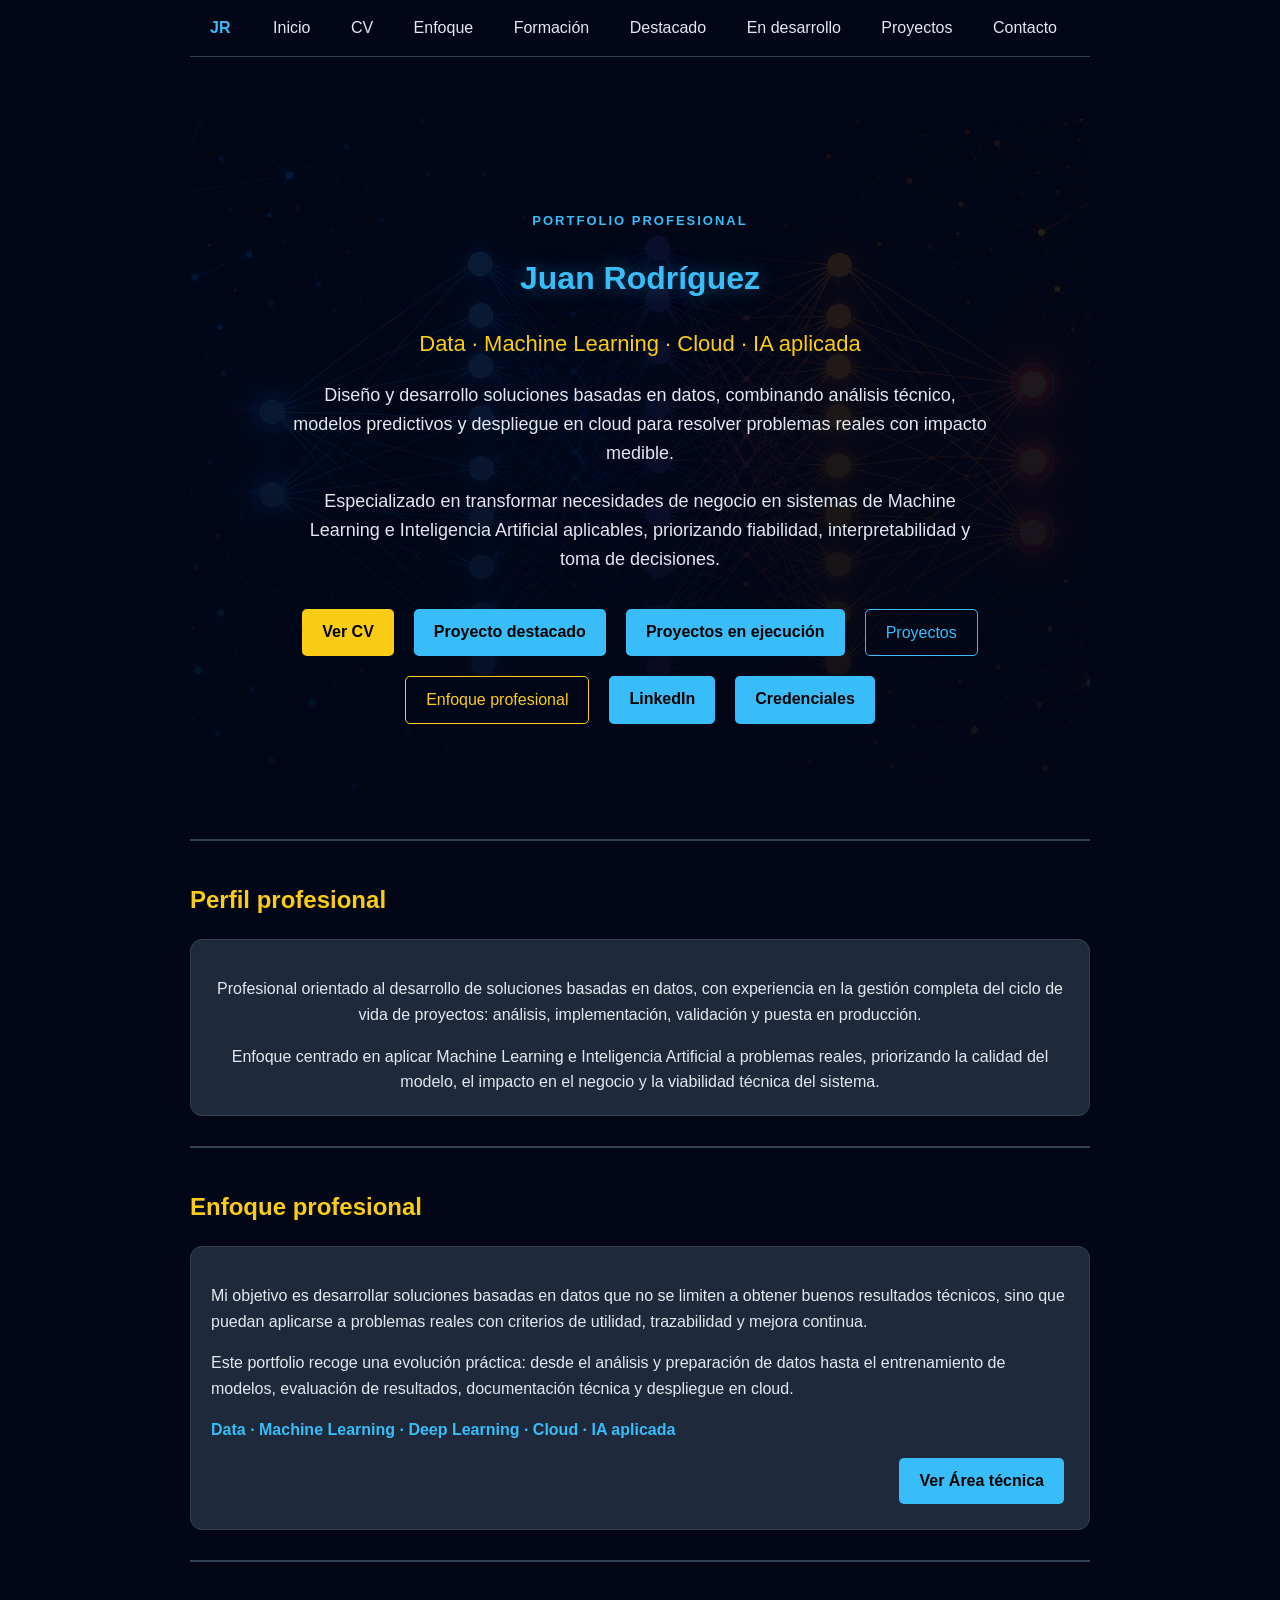
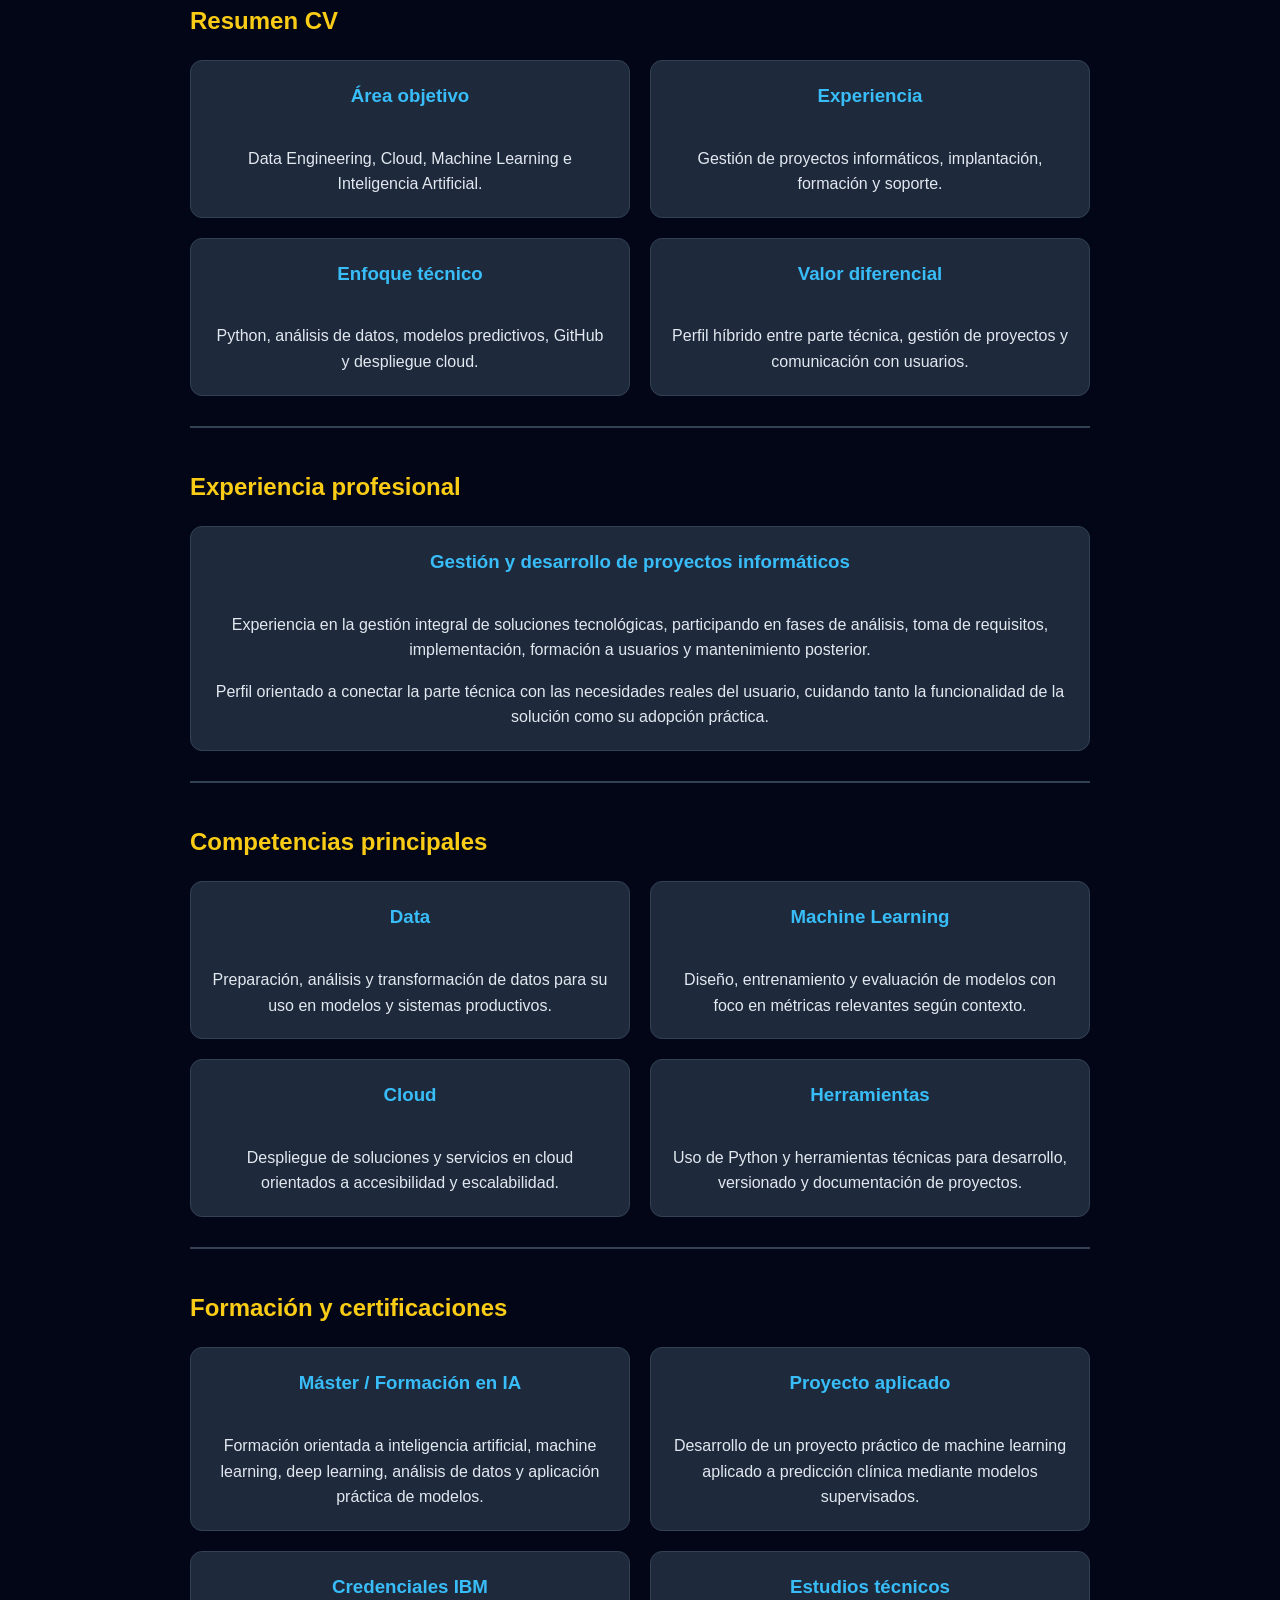
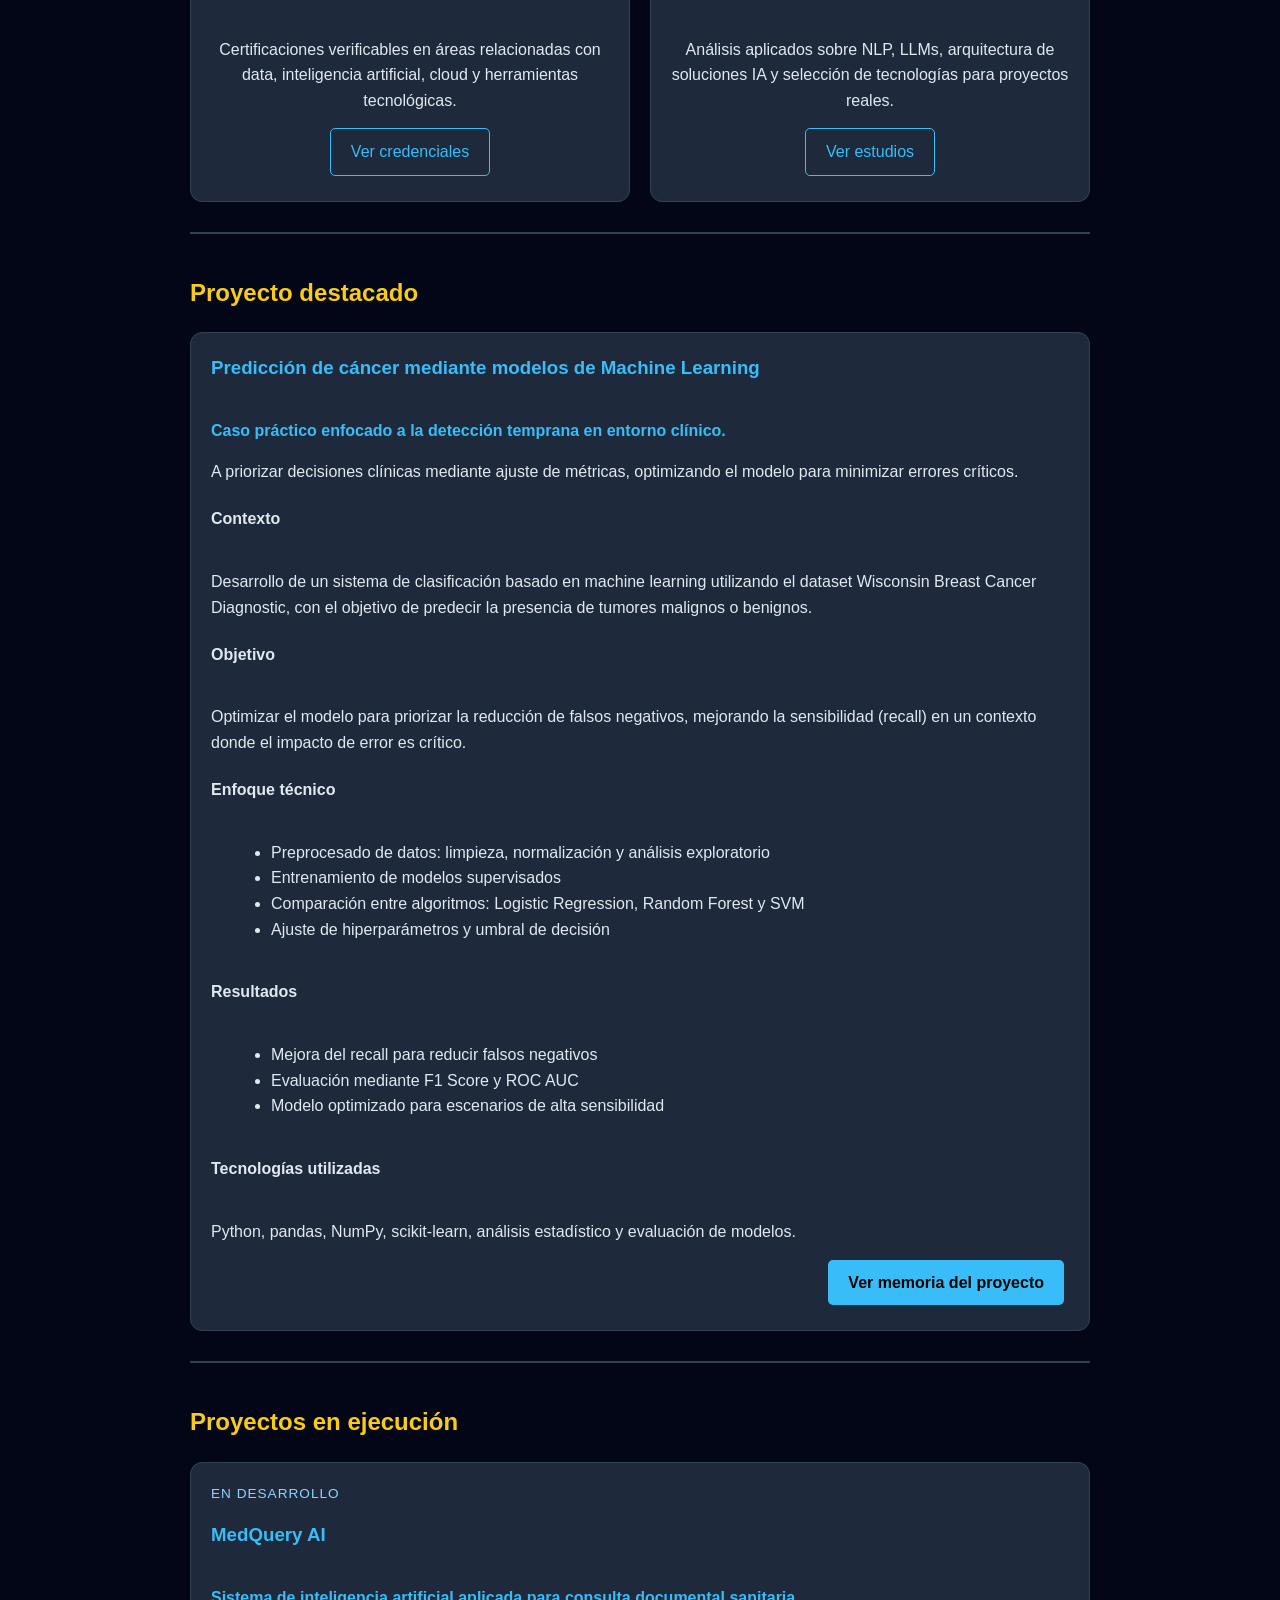
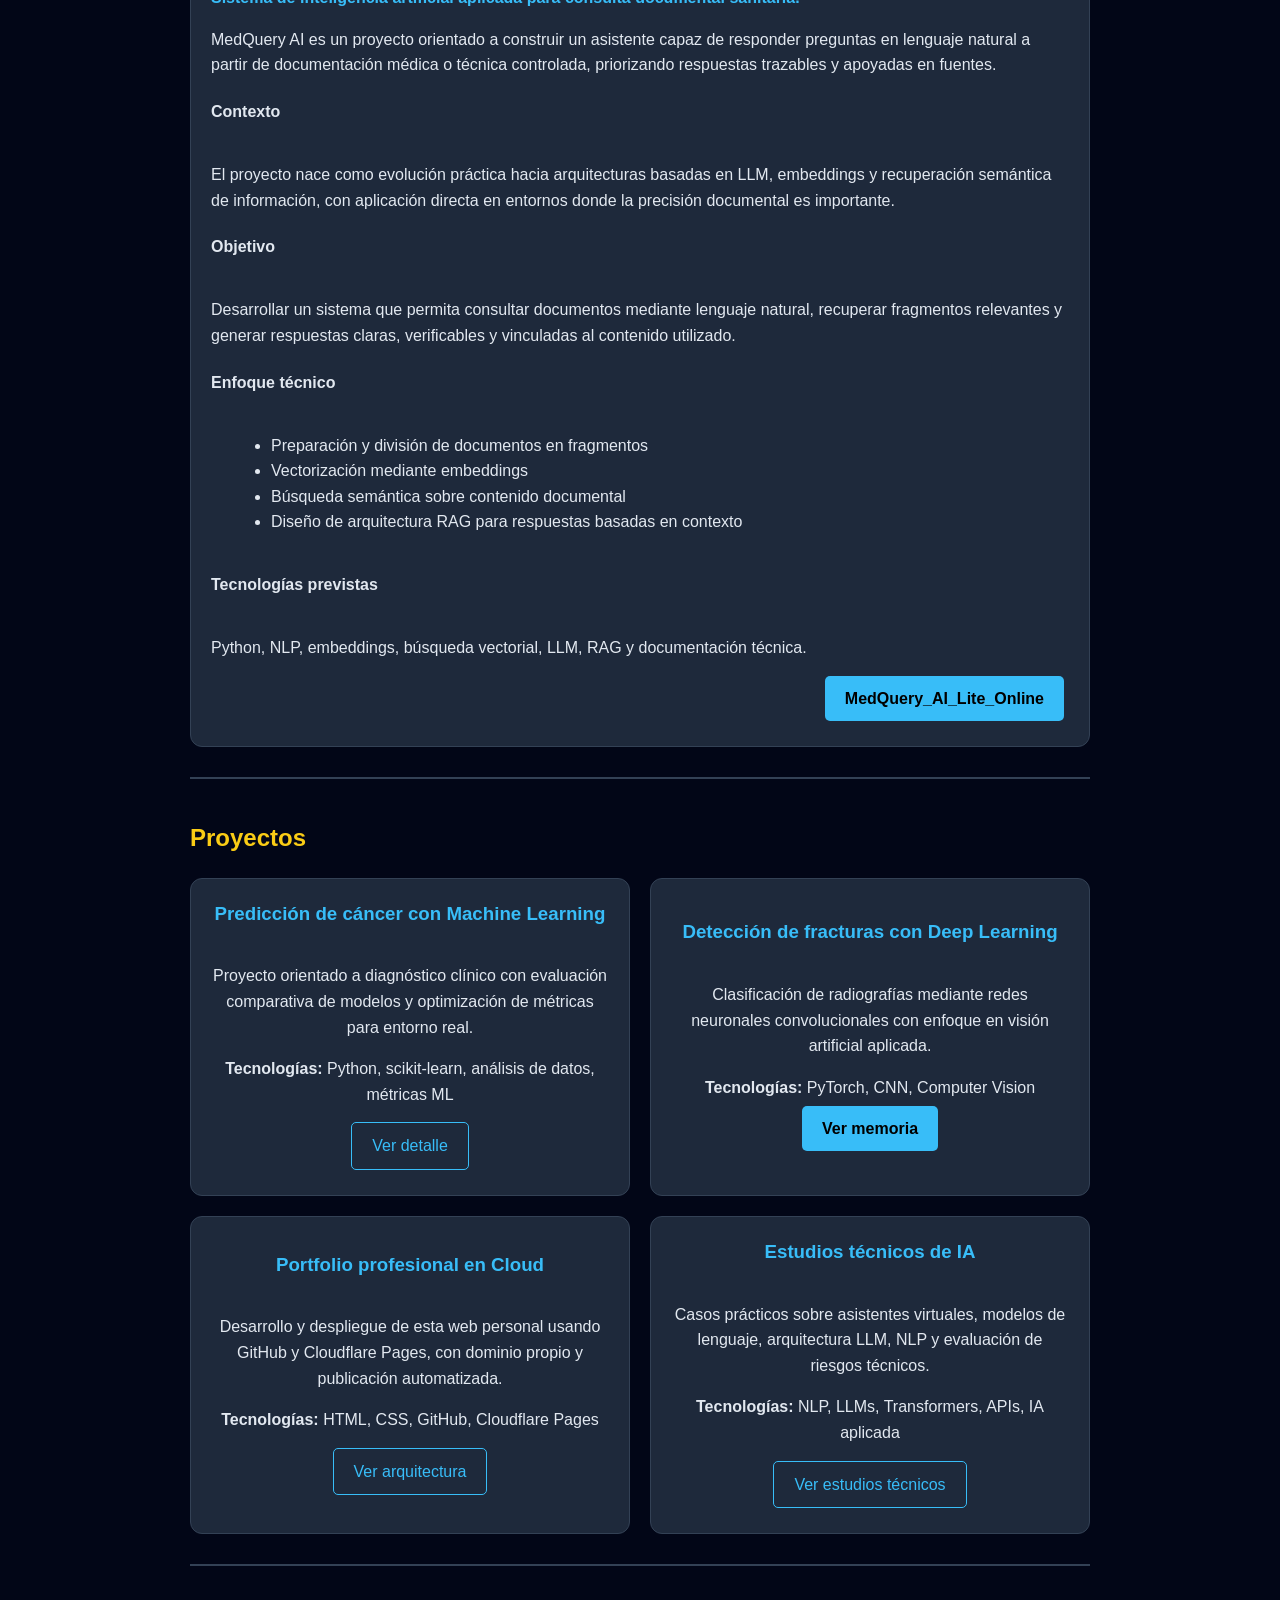
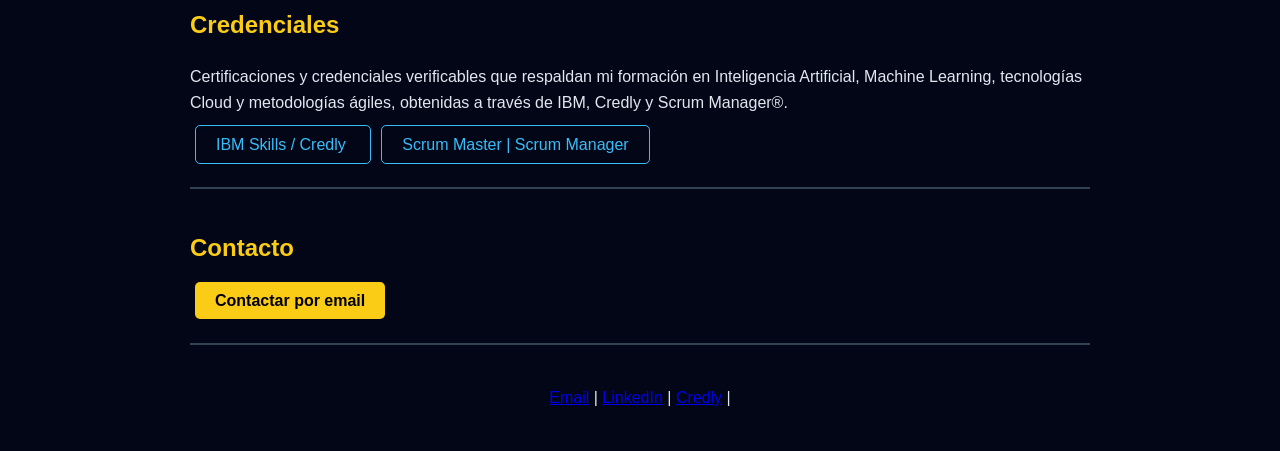
==== index.html @ 047e3f09 "Update index.html" ====
<!DOCTYPE html>
<html lang="es">
<head>
  <meta charset="UTF-8">
  <meta name="viewport" content="width=device-width, initial-scale=1.0">
  <title>Juan Rodríguez | Data, Machine Learning & Cloud</title>
  <link rel="stylesheet" href="styles.css">
  <link rel="canonical" href="https://www.juanrodriguezp.es">
</head>

<body>
  
<nav class="navbar">
  <div class="nav-container">

    <span class="logo">JR</span>

    <div class="nav-links">
      <a href="#">Inicio</a>
      <a href="privado.html">CV</a>
      <a href="#enfoque">Enfoque</a>
      <a href="#formacion">Formación</a>
      <a href="#proyecto">Destacado</a>
      <a href="#proyectos-ejecucion">En desarrollo</a>
      <a href="#proyectos">Proyectos</a>
      <a href="#contacto">Contacto</a>
    </div>

  </div>
</nav>

<div class="container">
 <header class="hero">
  <p class="eyebrow">Portfolio profesional</p>

  <h1>Juan Rodríguez</h1>

  <p class="subtitle">
    Data · Machine Learning · Cloud · IA aplicada
  </p>

   <p class="hero-text">
      Diseño y desarrollo soluciones basadas en datos, combinando análisis técnico,
      modelos predictivos y despliegue en cloud para resolver problemas reales
      con impacto medible.
    </p>
  
    <p class="hero-text">
      Especializado en transformar necesidades de negocio en sistemas de Machine Learning
      e Inteligencia Artificial aplicables, priorizando fiabilidad, interpretabilidad
      y toma de decisiones.
    </p>

  <div class="buttons">
    <a href="privado.html" class="btn-secondary">Ver CV</a>

    <a href="#proyecto" class="btn-primary">
      Proyecto destacado
    </a>
    
    <a href="#proyectos-ejecucion" class="btn-primary">
      Proyectos en ejecución
    </a>
    
    <a href="#proyectos" class="btn-outline">
      Proyectos
    </a>

    <a href="#enfoque" class="btn-outline" style="border-color:#facc15; color:#facc15;">
      Enfoque profesional
    </a>

    <a href="https://www.linkedin.com/in/juan-jos%C3%A9-r-2b726b373" target="_blank" class="btn-primary">
      LinkedIn
    </a>

    <a href="#credenciales" class="btn-primary">
      Credenciales
    </a>
  </div>
</header>
  
  <hr>
  
  <!-- PERFIL PROFESIONAL -->
  <section id="cv">
    <h2>Perfil profesional</h2>
  
    <div class="card card-center">
      <p>
        Profesional orientado al desarrollo de soluciones basadas en datos,
        con experiencia en la gestión completa del ciclo de vida de proyectos:
        análisis, implementación, validación y puesta en producción.
      </p>
    
      <p>
        Enfoque centrado en aplicar Machine Learning e Inteligencia Artificial
        a problemas reales, priorizando la calidad del modelo, el impacto en el
        negocio y la viabilidad técnica del sistema.
      </p>
    </div>
  </section>
  
<hr>
  
    <!-- ENFOQUE PROFESIONAL -->
    <section id="enfoque">
        <h2>Enfoque profesional</h2>
      
        <div class="card card-flex">
          <p>
            Mi objetivo es desarrollar soluciones basadas en datos que no se limiten
            a obtener buenos resultados técnicos, sino que puedan aplicarse a problemas
            reales con criterios de utilidad, trazabilidad y mejora continua.
          </p>
      
          <p>
            Este portfolio recoge una evolución práctica: desde el análisis y preparación
            de datos hasta el entrenamiento de modelos, evaluación de resultados,
            documentación técnica y despliegue en cloud.
          </p>
     
          <p class="highlight">
            Data · Machine Learning · Deep Learning · Cloud · IA aplicada
          </p>
      
          <a href="privado.html" class="btn-primary">
            Ver Área técnica
          </a>
        </div>
      </section>
  
  <hr>

    <!-- RESUMEN DEL CV -->
    <section id="resumen-cv">
      <h2>Resumen CV</h2>
      
      <div class="grid">
        <div class="card card-center">
          <h3>Área objetivo</h3>
          <p>Data Engineering, Cloud, Machine Learning e Inteligencia Artificial.</p>
        </div>
  
        <div class="card card-center">
          <h3>Experiencia</h3>
          <p>Gestión de proyectos informáticos, implantación, formación y soporte.</p>
        </div>
  
        <div class="card card-center">
          <h3>Enfoque técnico</h3>
          <p>Python, análisis de datos, modelos predictivos, GitHub y despliegue cloud.</p>
        </div>
  
        <div class="card card-center">
          <h3>Valor diferencial</h3>
          <p>Perfil híbrido entre parte técnica, gestión de proyectos y comunicación con usuarios.</p>
        </div>
      </div>
    </section>

  <hr>

    <!-- EXPERIENCIA PROFESIONAL -->
    <section id="experiencia">
      <h2>Experiencia profesional</h2>
    
      <div class="card card-center">
        <h3>Gestión y desarrollo de proyectos informáticos</h3>
    
        <p>
          Experiencia en la gestión integral de soluciones tecnológicas, participando en
          fases de análisis, toma de requisitos, implementación, formación a usuarios y
          mantenimiento posterior.
        </p>
    
        <p>
          Perfil orientado a conectar la parte técnica con las necesidades reales del
          usuario, cuidando tanto la funcionalidad de la solución como su adopción práctica.
        </p>
      </div>
    </section>
  
  <hr>
  
    <section>
      <h2>Competencias principales</h2>
    
      <div class="grid">
        <div class="card card-center">
          <h3>Data</h3>
          <p>Preparación, análisis y transformación de datos para su uso en modelos y sistemas productivos.</p>
        </div>
    
        <div class="card card-center">
          <h3>Machine Learning</h3>
          <p>Diseño, entrenamiento y evaluación de modelos con foco en métricas relevantes según contexto.</p>
        </div>
    
        <div class="card card-center">
          <h3>Cloud</h3>
          <p>Despliegue de soluciones y servicios en cloud orientados a accesibilidad y escalabilidad.</p>
        </div>
    
        <div class="card card-center">
          <h3>Herramientas</h3>
          <p>Uso de Python y herramientas técnicas para desarrollo, versionado y documentación de proyectos.</p>
        </div>
      </div>
    </section>
    
  <hr>
  
      <section id="formacion">
      <h2>Formación y certificaciones</h2>
  
        <div class="grid">
          <div class="card card-center">
            <h3>Máster / Formación en IA</h3>
          <p>
            Formación orientada a inteligencia artificial, machine learning,
            deep learning, análisis de datos y aplicación práctica de modelos.
          </p>
        </div>
  
        <div class="card card-center">
          <h3>Proyecto aplicado</h3>
          <p>
            Desarrollo de un proyecto práctico de machine learning aplicado
            a predicción clínica mediante modelos supervisados.
          </p>
        </div>

        <div class="card card-center">
          <h3>Credenciales IBM</h3>
          <p>
            Certificaciones verificables en áreas relacionadas con data,
            inteligencia artificial, cloud y herramientas tecnológicas.
          </p>
          <a href="https://www.credly.com/users/juan-jose-rodriguez-puente.16a63948" target="_blank" class="btn-outline">
            Ver credenciales
          </a>
        </div>
          
        <div class="card card-center">
          <h3>Estudios técnicos</h3>
          <p>
            Análisis aplicados sobre NLP, LLMs, arquitectura de soluciones IA
            y selección de tecnologías para proyectos reales.
          </p>
      
          <a href="privado.html#estudios" class="btn-outline">
            Ver estudios
          </a>
        </div>
      </div>
    </section>

  <hr>
  
    <section id="proyecto">
    <h2>Proyecto destacado</h2>
    
      <div class="card">
        <h3>Predicción de cáncer mediante modelos de Machine Learning</h3>
    
        <p class="highlight">
          Caso práctico enfocado a la detección temprana en entorno clínico.
        </p>
        <p>
          A priorizar decisiones clínicas mediante ajuste de métricas,
          optimizando el modelo para minimizar errores críticos.
        </p>
    
        <h4>Contexto</h4>
        <p>
          Desarrollo de un sistema de clasificación basado en machine learning utilizando
          el dataset Wisconsin Breast Cancer Diagnostic, con el objetivo de predecir la
          presencia de tumores malignos o benignos.
        </p>
    
        <h4>Objetivo</h4>
        <p>
          Optimizar el modelo para priorizar la reducción de falsos negativos, mejorando
          la sensibilidad (recall) en un contexto donde el impacto de error es crítico.
        </p>
    
        <h4>Enfoque técnico</h4>
        <ul>
          <li>Preprocesado de datos: limpieza, normalización y análisis exploratorio</li>
          <li>Entrenamiento de modelos supervisados</li>
          <li>Comparación entre algoritmos: Logistic Regression, Random Forest y SVM</li>
          <li>Ajuste de hiperparámetros y umbral de decisión</li>
        </ul>
    
        <h4>Resultados</h4>
        <ul>
          <li>Mejora del recall para reducir falsos negativos</li>
          <li>Evaluación mediante F1 Score y ROC AUC</li>
          <li>Modelo optimizado para escenarios de alta sensibilidad</li>
        </ul>
    
        <h4>Tecnologías utilizadas</h4>
        <p>
          Python, pandas, NumPy, scikit-learn, análisis estadístico y evaluación de modelos.
        </p>
                
        <a href="memoria-proyecto-master.pdf" target="_blank" class="btn-primary">
          Ver memoria del proyecto
        </a>
        
      </div>
  </section>
   
  <hr>
  
   <section id="proyectos-ejecucion">
    <h2>Proyectos en ejecución</h2>

      <div class="card">
        <span class="project-status">En desarrollo</span>

        <h3>MedQuery AI</h3>

        <p class="highlight">
          Sistema de inteligencia artificial aplicada para consulta documental sanitaria.
        </p>

        <p>
          MedQuery AI es un proyecto orientado a construir un asistente capaz de responder
          preguntas en lenguaje natural a partir de documentación médica o técnica controlada,
          priorizando respuestas trazables y apoyadas en fuentes.
      </p>

      <h4>Contexto</h4>
      <p>
        El proyecto nace como evolución práctica hacia arquitecturas basadas en LLM, embeddings
        y recuperación semántica de información, con aplicación directa en entornos donde la
        precisión documental es importante.
      </p>
  
      <h4>Objetivo</h4>
      <p>
        Desarrollar un sistema que permita consultar documentos mediante lenguaje natural,
        recuperar fragmentos relevantes y generar respuestas claras, verificables y vinculadas
        al contenido utilizado.
      </p>

      <h4>Enfoque técnico</h4>
      <ul>
        <li>Preparación y división de documentos en fragmentos</li>
        <li>Vectorización mediante embeddings</li>
        <li>Búsqueda semántica sobre contenido documental</li>
        <li>Diseño de arquitectura RAG para respuestas basadas en contexto</li>
      </ul>
  
      <h4>Tecnologías previstas</h4>
      <p>
        Python, NLP, embeddings, búsqueda vectorial, LLM, RAG y documentación técnica.
      </p>

      <a href="https://eljj-medquery-ai-lite-demo.hf.space" target="_blank" class="btn-primary">
        MedQuery_AI_Lite_Online
      </a>  
    </div> 
</section>
  
  <hr>
  
  <section id="proyectos">
      <h2>Proyectos</h2>
    
      <div class="grid">
        <div class="card card-center">
          <h3>Predicción de cáncer con Machine Learning</h3>
          
          <p>
            Proyecto orientado a diagnóstico clínico con evaluación comparativa de modelos
            y optimización de métricas para entorno real.
          </p>
          
          <p><strong>Tecnologías:</strong> Python, scikit-learn, análisis de datos, métricas ML</p>
          
          <a href="#proyecto" class="btn-outline">Ver detalle</a>
        </div>
        
        <div class="card card-center">
         <h3>Detección de fracturas con Deep Learning</h3>
  
            <p>
              Clasificación de radiografías mediante redes neuronales convolucionales
              con enfoque en visión artificial aplicada.
            </p>

            <p><strong>Tecnologías:</strong> PyTorch, CNN, Computer Vision</p>
          
            <a href="docs/deep-learning/memoria-dl.pdf" target="_blank" class="btn-primary">
              Ver memoria
            </a>
        </div>
        <div class="card card-center">
          <h3>Portfolio profesional en Cloud</h3>
          
          <p>
            Desarrollo y despliegue de esta web personal usando GitHub y Cloudflare Pages,
            con dominio propio y publicación automatizada.
          </p>
          
          <p><strong>Tecnologías:</strong> HTML, CSS, GitHub, Cloudflare Pages</p>
          
          <a href="arquitectura-web-juan-rodriguez.pdf" target="_blank" class="btn-outline">
            Ver arquitectura
          </a>
        </div>
        <div class="card card-center">
          <h3>Estudios técnicos de IA</h3>
        
          <p>
            Casos prácticos sobre asistentes virtuales, modelos de lenguaje,
            arquitectura LLM, NLP y evaluación de riesgos técnicos.
          </p>
        
          <p><strong>Tecnologías:</strong> NLP, LLMs, Transformers, APIs, IA aplicada</p>
        
          <a href="privado.html#estudios" class="btn-outline">
            Ver estudios técnicos
          </a>
        </div>
      </div>
    </section>
  
  <hr>
  
  <section id="credenciales">
    <h2>Credenciales</h2>
  
    <p>
      Certificaciones y credenciales verificables que respaldan mi formación en Inteligencia Artificial, Machine Learning, tecnologías Cloud y metodologías ágiles, obtenidas a través de IBM, Credly y Scrum Manager®.
    </p>
  
    <p>
      <a href="https://www.credly.com/users/juan-jose-rodriguez-puente.16a63948" target="_blank" class="btn-outline">
        IBM Skills / Credly
      </a>

      <a href="https://scrummanager.com/website/c/profile/member.php?id=52337" target="_blank" class="btn-outline">
         Scrum Master | Scrum Manager
      </a>
    </p>
  </section>
  
  <hr>
  
  <section id="contacto">
    <h2>Contacto</h2>
  
    <a href="mailto:info@juanrodriguezp.es" class="btn-secondary">
      Contactar por email
    </a>
  </section>
  
  <hr>
  
  <footer>
    <p>
      <a href="mailto:info@juanrodriguezp.es">Email</a> |
      <a href="https://www.linkedin.com/in/juan-jos%C3%A9-r-2b726b373" target="_blank">LinkedIn</a> |
      <a href="https://www.credly.com/users/juan-jose-rodriguez-puente.16a63948">Credly</a> |
    </p>
  </footer>
  
</div>  
</body>
</html>
---- styles.css ----
body {
  font-family: Arial, sans-serif;
  color: #e2e8f0;
  line-height: 1.6;
  padding-top: 70px;

  background-color: #020617;
}

.container {
  max-width: 900px;
  margin: 40px auto;
  padding: 0 20px;
}

h1 {
  color: #38bdf8;
}

.hero h1 {
  text-shadow: 0 0 20px rgba(56, 189, 248, 0.4);
}

h2 {
  color: #facc15;
  margin-top: 40px;
}

p {
  margin-bottom: 15px;
}

ul {
  margin-left: 20px;
}

hr {
  border: 1px solid #334155;
  margin: 30px 0;
}

.btn-primary {
  padding: 10px 20px;
  background: #38bdf8;
  color: black;
  text-decoration: none;
  margin: 5px;
  border-radius: 5px;
  font-weight: bold;
}

.btn-secondary {
  padding: 10px 20px;
  background: #facc15;
  color: black;
  text-decoration: none;
  margin: 5px;
  border-radius: 5px;
  font-weight: bold;
}

.btn-outline {
  padding: 10px 20px;
  border: 1px solid #38bdf8;
  color: #38bdf8;
  text-decoration: none;
  margin: 5px;
  border-radius: 5px;
}

.grid {
  display: grid;
  grid-template-columns: repeat(2, 1fr);
  gap: 20px;
  margin-top: 20px;
}

.card {
  background: #1e293b;
  padding: 20px;
  border-radius: 12px;
  border: 1px solid #334155;

  display: flex;
  flex-direction: column;
  justify-content: space-between;
}

.card-flex {
  display: flex;
  flex-direction: column;
  justify-content: space-between;
}

.card-center {
  justify-content: center !important;
  align-items: center;
  text-align: center;
}

.card h3 {
  color: #38bdf8;
  margin-top: 0;
}

.card p {
  margin-bottom: 0;
}

@media (max-width: 700px) {
  .grid {
    grid-template-columns: 1fr;
  }
}

.hero {
  text-align: center;
  padding: 80px 20px;

  background: linear-gradient(
      rgba(2, 6, 23, 0.85),
      rgba(2, 6, 23, 0.95)
    ),
    url("background.png");

  background-size: cover;
  background-position: center;
  border-radius: 12px;
}

.eyebrow {
  color: #38bdf8;
  text-transform: uppercase;
  letter-spacing: 2px;
  font-size: 13px;
  font-weight: bold;
}

.subtitle {
  font-size: 22px;
  color: #facc15;
  margin-top: 10px;
}

.hero-text {
  max-width: 700px;
  margin: 20px auto;
  font-size: 18px;
}

.buttons {
  display: flex;
  justify-content: center;
  flex-wrap: wrap;
  gap: 10px;
  margin-top: 30px;
}

.highlight {
  color: #38bdf8;
  font-weight: bold;
}

footer {
  text-align: center;
  margin-top: 40px;
}

.navbar {
  position: fixed;
  top: 0;
  left: 50%;
  transform: translateX(-50%);
  width: 900px;
  max-width: 100%;
  background: #020617;
  border-bottom: 1px solid #334155;
  z-index: 1000;
}

.nav-container {
  display: flex;
  justify-content: space-between;
  padding: 15px 20px;
  align-items: center;
}

.logo {
  color: #38bdf8;
  font-weight: bold;
}

.nav-links a {
  margin-left: 10px;
  padding: 6px 12px;
  border: 1px solid transparent;
  border-radius: 6px;
  text-decoration: none;
  color: #e2e8f0;
}

.nav-links a:hover {
  border: 1px solid #38bdf8;
  color: #38bdf8;
}

html {
  scroll-behavior: smooth;
}

a {
  transition: all 0.25s ease;
}

.btn-primary:hover,
.btn-secondary:hover,
.btn-outline:hover {
  transform: translateY(-2px);
  opacity: 0.9;
}

.card:not(.card-center) a {
  align-self: flex-end;
  margin-top: 15px;
}

.card:hover {
  transform: translateY(-5px);
  border-color: #38bdf8;
}

.card .btn-outline {
  display: inline-block;
  margin-top: 15px;
}

.project-image {
  width: 100%;
  border-radius: 10px;
  margin: 10px 0;
  border: 1px solid #334155;
}

/* Card que ocupa todo el ancho */
.card-wide {
  grid-column: 1 / -1;
}

/* Botones en línea */
.buttons-row {
  display: flex;
  flex-wrap: wrap;
  gap: 10px;
  margin-top: 10px;
}

/* Opcional: que todos los botones tengan mismo tamaño */
.buttons-row a {
  flex: 1;
  text-align: center;
  min-width: 180px;
}

section {
  scroll-margin-top: 90px;
}

.project-status {
    display: inline-block;
    margin-bottom: 16px;
    font-size: 0.85rem;
    color: #8fd3ff;
    text-transform: uppercase;
    letter-spacing: 1px;
}
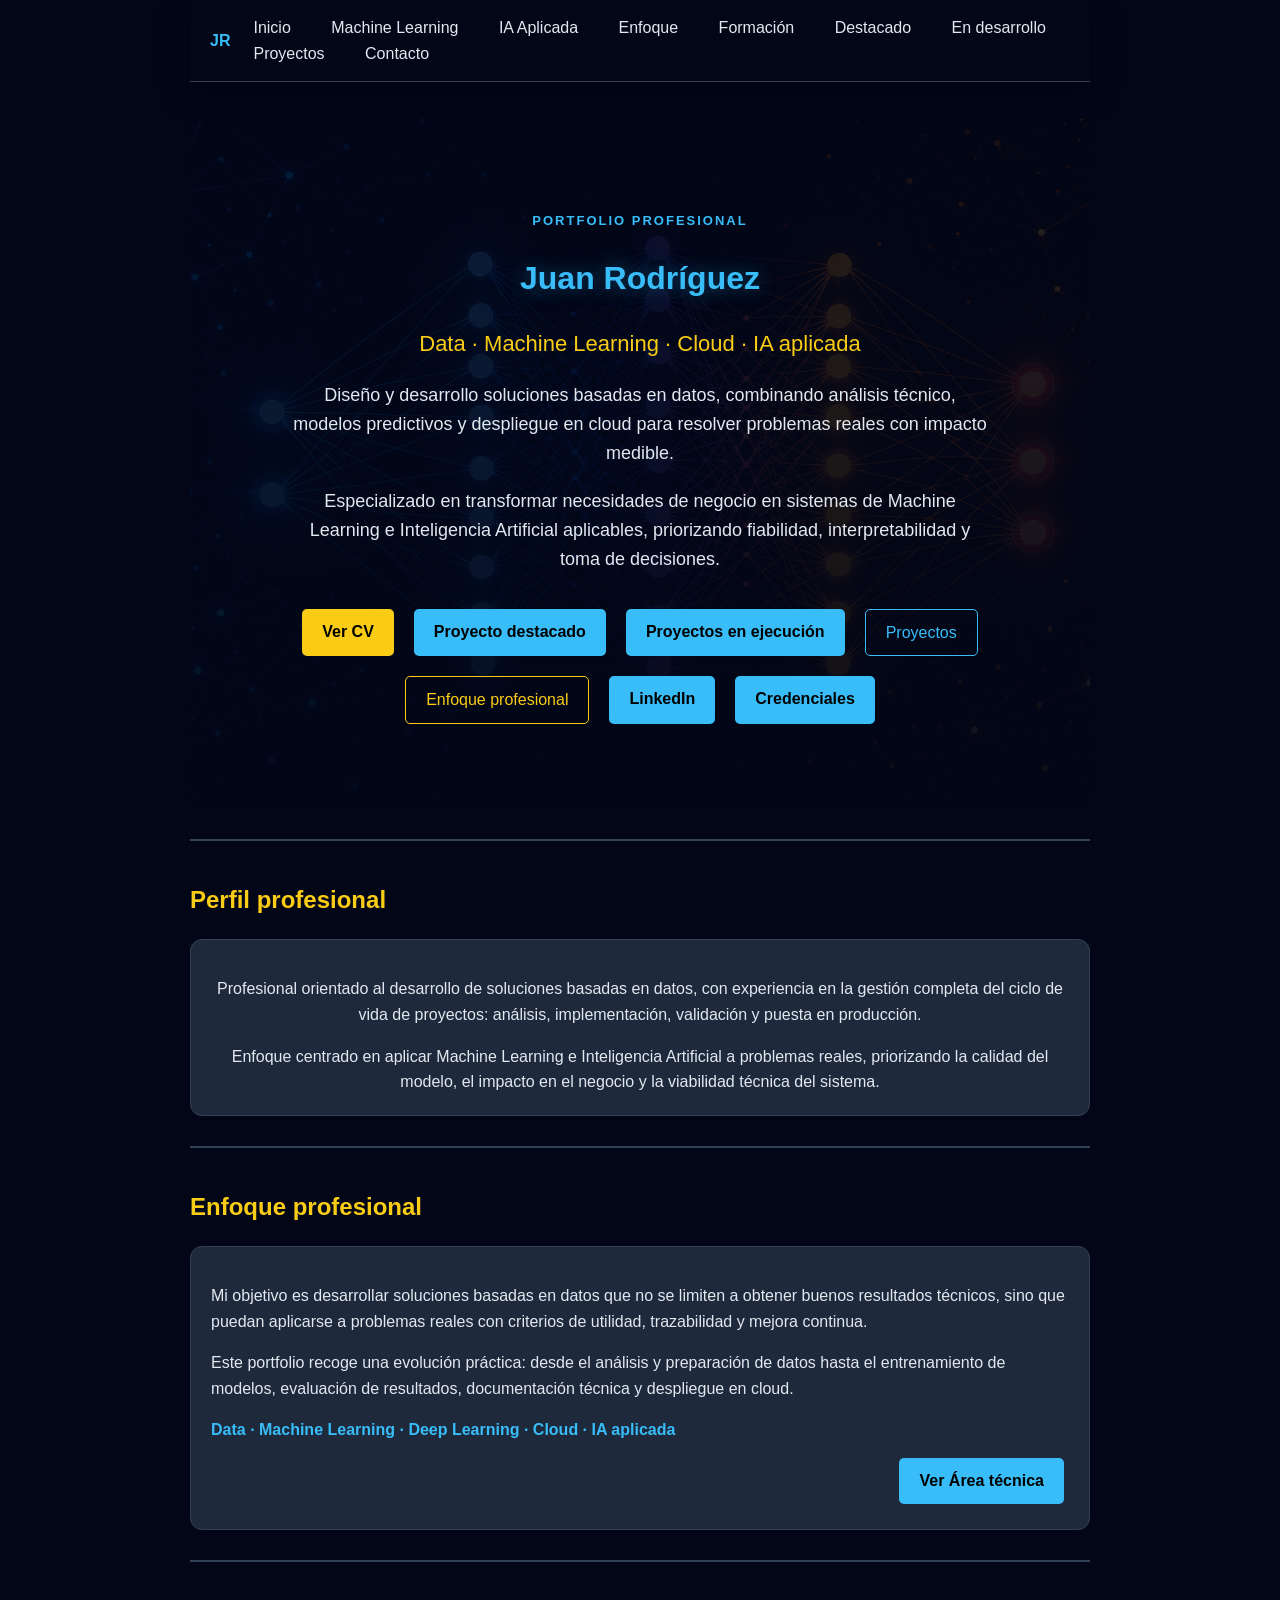
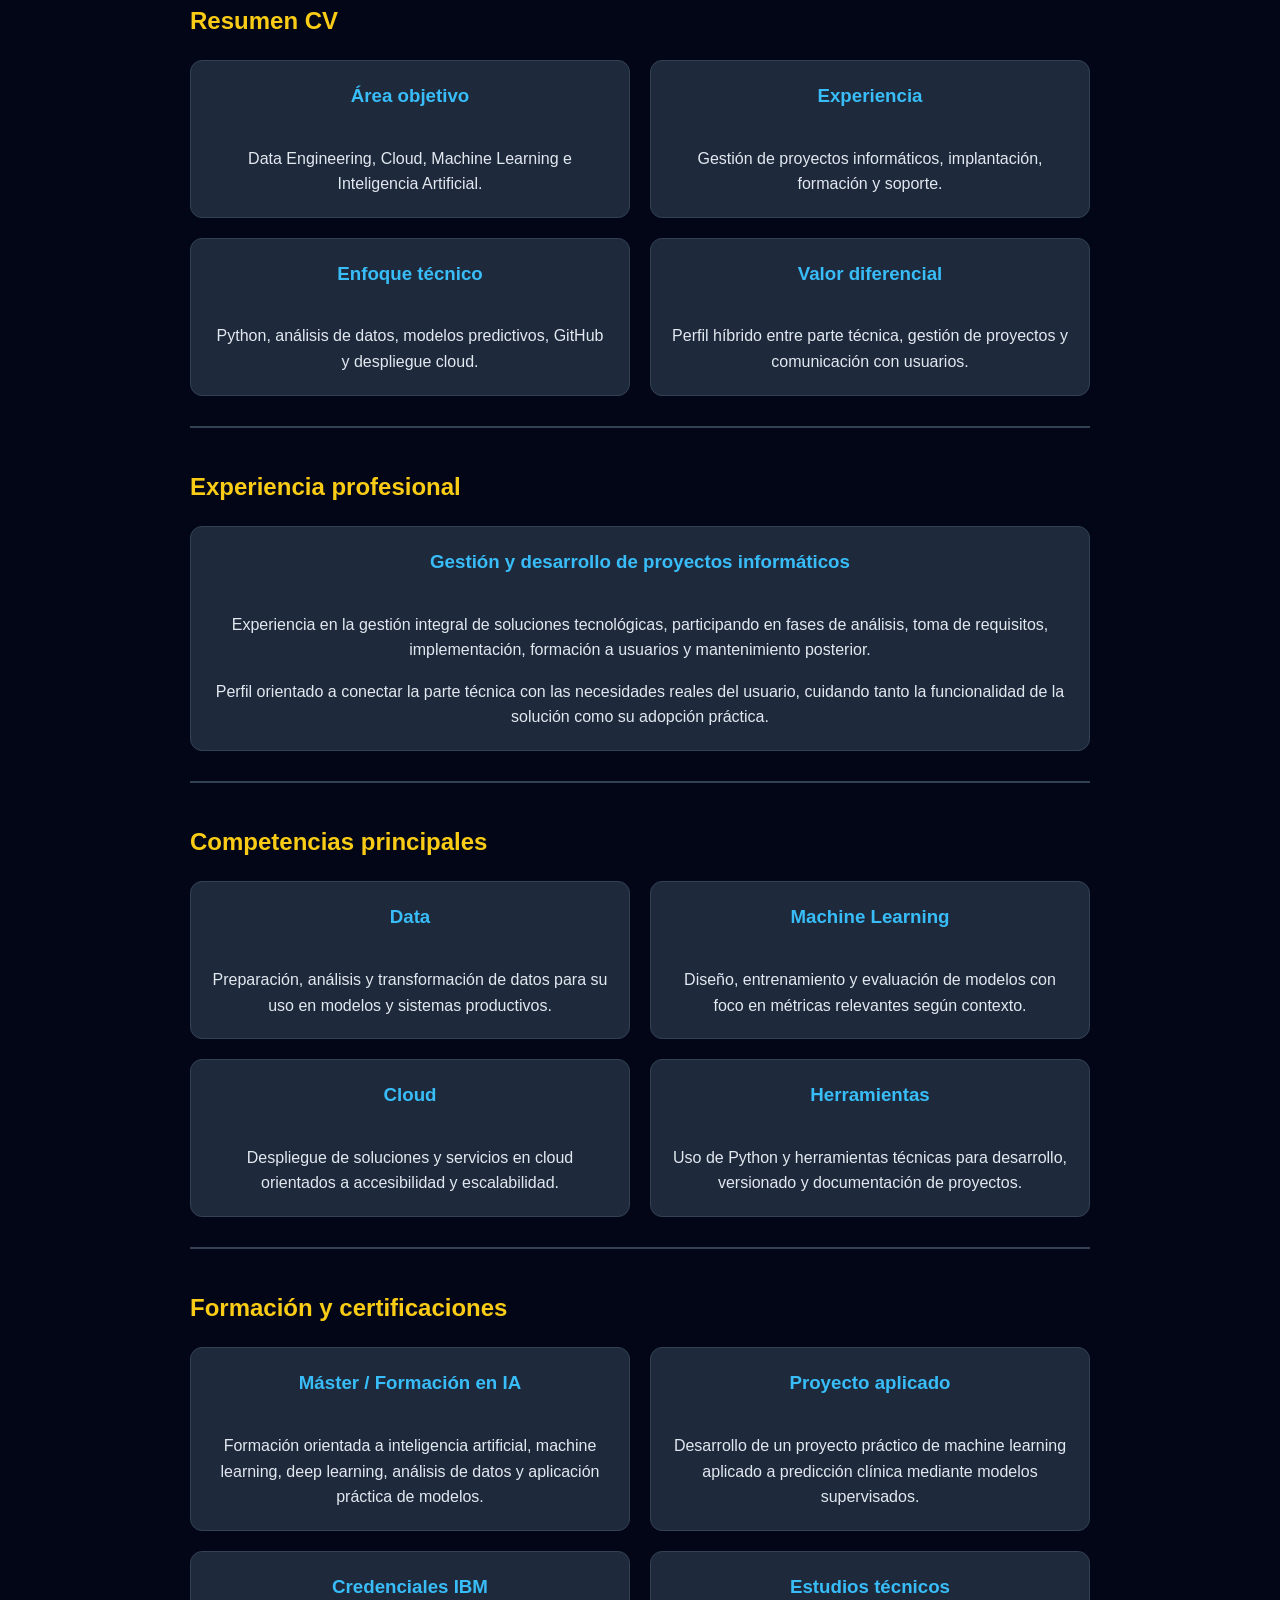
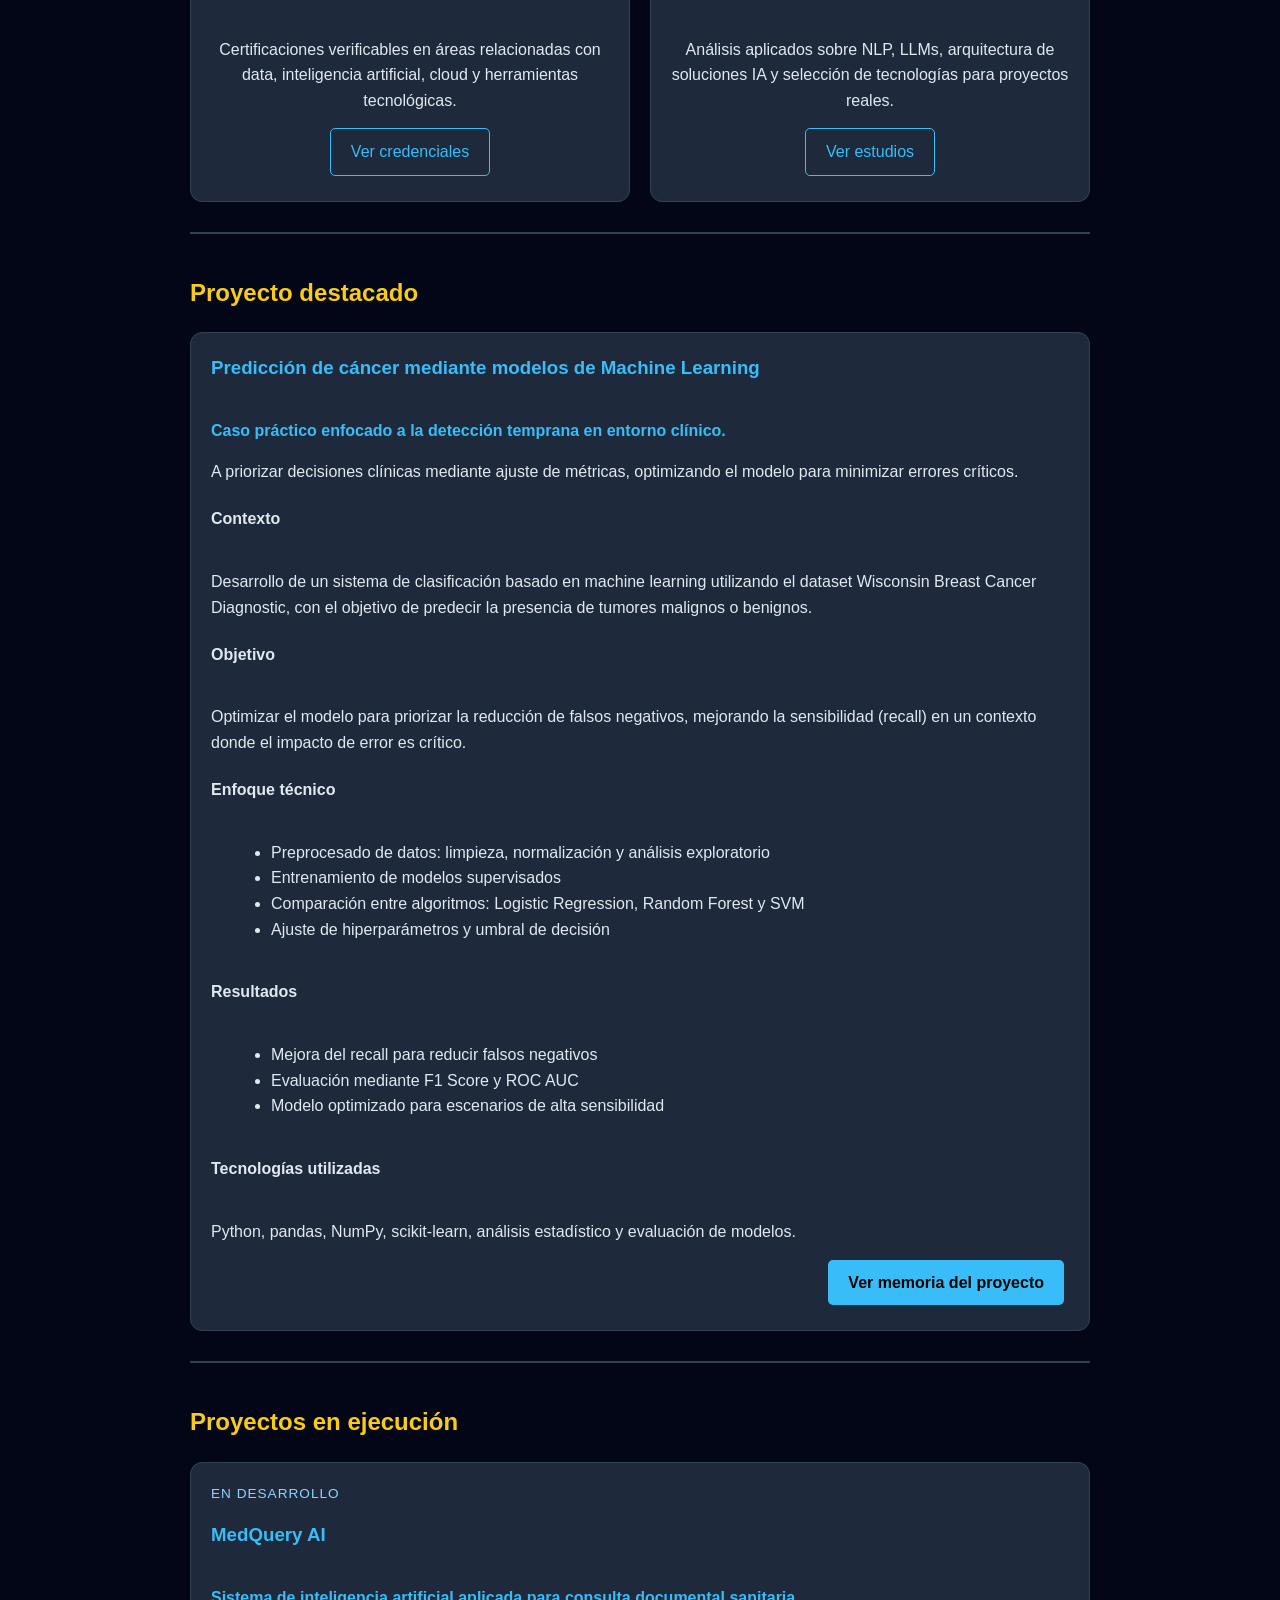
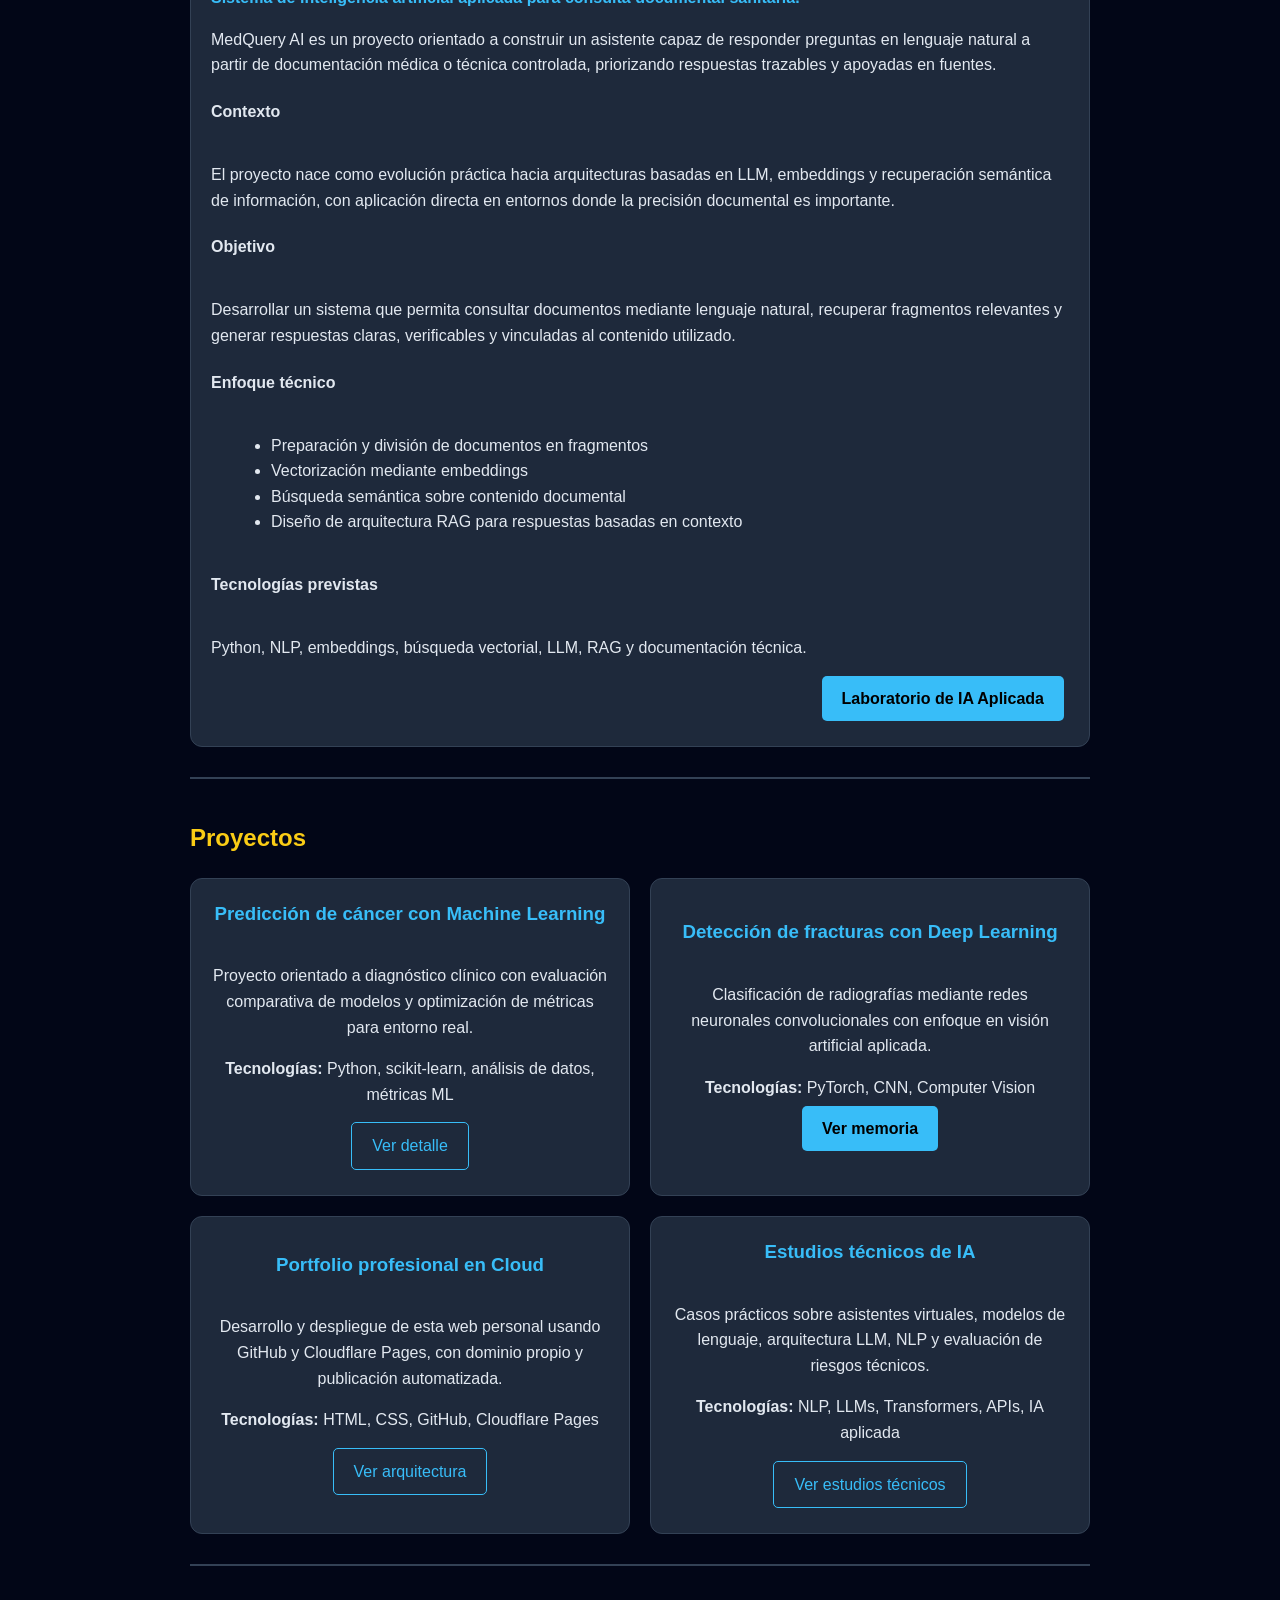
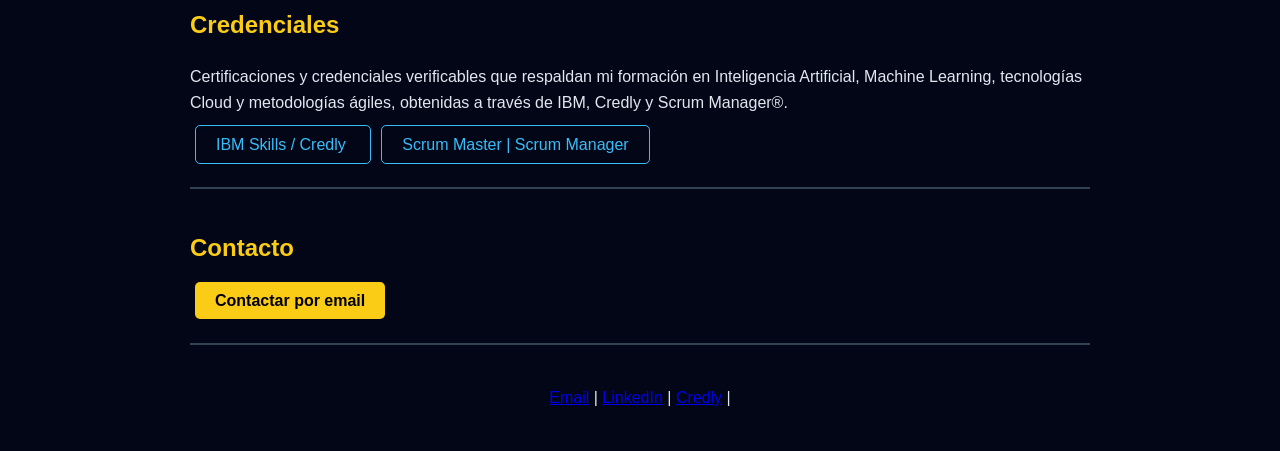
==== commit 054230bd: "Update index.html" ====
--- a/index.html
+++ b/index.html
@@ -17,7 +17,8 @@
 
     <div class="nav-links">
       <a href="#">Inicio</a>
-      <a href="privado.html">CV</a>
+      <a href="privado.html">Machine Learning</a>
+      <a href="laboratorio-ia-aplicada.html">IA Aplicada</a>
       <a href="#enfoque">Enfoque</a>
       <a href="#formacion">Formación</a>
       <a href="#proyecto">Destacado</a>
@@ -359,9 +360,9 @@
         Python, NLP, embeddings, búsqueda vectorial, LLM, RAG y documentación técnica.
       </p>
 
-      <a href="https://eljj-medquery-ai-lite-demo.hf.space" target="_blank" class="btn-primary">
-        MedQuery_AI_Lite_Online
-      </a>  
+      <a href="laboratorio-ia-aplicada.html" class="btn-primary">
+        Laboratorio de IA Aplicada
+      </a>
     </div> 
 </section>
   
--- a/styles.css
+++ b/styles.css
@@ -1,12 +1,87 @@
+
+/* ==========================================================
+   PORTFOLIO PROFESIONAL
+   Autor: Juan Rodríguez
+   Web: https://www.juanrodriguezp.es
+
+   Hoja principal de estilos.
+
+   Contenido:
+   1. Configuración general
+   2. Tipografía y elementos básicos
+   3. Estructura principal
+   4. Barra de navegación
+   5. Cabecera principal
+   6. Botones
+   7. Cuadrículas y tarjetas
+   8. Proyectos e imágenes
+   9. Clases auxiliares
+   10. Pie de página
+   11. Diseño responsive
+   ========================================================== */
+
+
+/* ==========================================================
+   1. CONFIGURACIÓN GENERAL
+   Comportamiento global de la página, tipografía y fondo.
+   ========================================================== */
+
+html {
+  scroll-behavior: smooth;
+}
 
 body {
   font-family: Arial, sans-serif;
   color: #e2e8f0;
   line-height: 1.6;
   padding-top: 70px;
-
   background-color: #020617;
 }
+
+/* Transición general aplicada a todos los enlaces */
+a {
+  transition: all 0.25s ease;
+}
+
+
+/* ==========================================================
+   2. TIPOGRAFÍA Y ELEMENTOS BÁSICOS
+   Títulos, párrafos, listas y separadores.
+   ========================================================== */
+
+h1 {
+  color: #38bdf8;
+}
+
+h2 {
+  color: #facc15;
+  margin-top: 40px;
+}
+
+p {
+  margin-bottom: 15px;
+}
+
+ul {
+  margin-left: 20px;
+}
+
+hr {
+  border: 1px solid #334155;
+  margin: 30px 0;
+}
+
+/* Texto destacado en azul */
+.highlight {
+  color: #38bdf8;
+  font-weight: bold;
+}
+
+
+/* ==========================================================
+   3. ESTRUCTURA PRINCIPAL
+   Contenedor general y separación de las secciones.
+   ========================================================== */
 
 .container {
   max-width: 900px;
@@ -14,158 +89,16 @@
   padding: 0 20px;
 }
 
-h1 {
-  color: #38bdf8;
-}
-
-.hero h1 {
-  text-shadow: 0 0 20px rgba(56, 189, 248, 0.4);
-}
-
-h2 {
-  color: #facc15;
-  margin-top: 40px;
-}
-
-p {
-  margin-bottom: 15px;
-}
-
-ul {
-  margin-left: 20px;
-}
-
-hr {
-  border: 1px solid #334155;
-  margin: 30px 0;
-}
-
-.btn-primary {
-  padding: 10px 20px;
-  background: #38bdf8;
-  color: black;
-  text-decoration: none;
-  margin: 5px;
-  border-radius: 5px;
-  font-weight: bold;
-}
-
-.btn-secondary {
-  padding: 10px 20px;
-  background: #facc15;
-  color: black;
-  text-decoration: none;
-  margin: 5px;
-  border-radius: 5px;
-  font-weight: bold;
-}
-
-.btn-outline {
-  padding: 10px 20px;
-  border: 1px solid #38bdf8;
-  color: #38bdf8;
-  text-decoration: none;
-  margin: 5px;
-  border-radius: 5px;
-}
-
-.grid {
-  display: grid;
-  grid-template-columns: repeat(2, 1fr);
-  gap: 20px;
-  margin-top: 20px;
-}
-
-.card {
-  background: #1e293b;
-  padding: 20px;
-  border-radius: 12px;
-  border: 1px solid #334155;
-
-  display: flex;
-  flex-direction: column;
-  justify-content: space-between;
-}
-
-.card-flex {
-  display: flex;
-  flex-direction: column;
-  justify-content: space-between;
-}
-
-.card-center {
-  justify-content: center !important;
-  align-items: center;
-  text-align: center;
-}
-
-.card h3 {
-  color: #38bdf8;
-  margin-top: 0;
-}
-
-.card p {
-  margin-bottom: 0;
-}
-
-@media (max-width: 700px) {
-  .grid {
-    grid-template-columns: 1fr;
-  }
-}
-
-.hero {
-  text-align: center;
-  padding: 80px 20px;
-
-  background: linear-gradient(
-      rgba(2, 6, 23, 0.85),
-      rgba(2, 6, 23, 0.95)
-    ),
-    url("background.png");
-
-  background-size: cover;
-  background-position: center;
-  border-radius: 12px;
-}
-
-.eyebrow {
-  color: #38bdf8;
-  text-transform: uppercase;
-  letter-spacing: 2px;
-  font-size: 13px;
-  font-weight: bold;
-}
-
-.subtitle {
-  font-size: 22px;
-  color: #facc15;
-  margin-top: 10px;
-}
-
-.hero-text {
-  max-width: 700px;
-  margin: 20px auto;
-  font-size: 18px;
-}
-
-.buttons {
-  display: flex;
-  justify-content: center;
-  flex-wrap: wrap;
-  gap: 10px;
-  margin-top: 30px;
-}
-
-.highlight {
-  color: #38bdf8;
-  font-weight: bold;
-}
-
-footer {
-  text-align: center;
-  margin-top: 40px;
-}
+/* Evita que la barra fija tape el título al navegar por anclas */
+section {
+  scroll-margin-top: 90px;
+}
+
+
+/* ==========================================================
+   4. BARRA DE NAVEGACIÓN
+   Menú superior fijo, logotipo y enlaces.
+   ========================================================== */
 
 .navbar {
   position: fixed;
@@ -176,14 +109,15 @@
   max-width: 100%;
   background: #020617;
   border-bottom: 1px solid #334155;
+  box-shadow: 0 10px 30px rgba(0, 0, 0, 0.35);
   z-index: 1000;
 }
 
 .nav-container {
   display: flex;
   justify-content: space-between;
+  align-items: center;
   padding: 15px 20px;
-  align-items: center;
 }
 
 .logo {
@@ -205,14 +139,104 @@
   color: #38bdf8;
 }
 
-html {
-  scroll-behavior: smooth;
-}
-
-a {
-  transition: all 0.25s ease;
-}
-
+
+/* ==========================================================
+   5. CABECERA PRINCIPAL
+   Portada del portfolio, imagen de fondo y textos principales.
+   ========================================================== */
+
+.hero {
+  text-align: center;
+  padding: 80px 20px;
+
+  background:
+    linear-gradient(
+      rgba(2, 6, 23, 0.85),
+      rgba(2, 6, 23, 0.95)
+    ),
+    url("background.png");
+
+  background-size: cover;
+  background-position: center;
+  border-radius: 12px;
+}
+
+/* Sombra luminosa del nombre principal */
+.hero h1 {
+  text-shadow: 0 0 20px rgba(56, 189, 248, 0.4);
+}
+
+/* Texto pequeño situado sobre el título principal */
+.eyebrow {
+  color: #38bdf8;
+  text-transform: uppercase;
+  letter-spacing: 2px;
+  font-size: 13px;
+  font-weight: bold;
+}
+
+/* Especialidades mostradas bajo el nombre */
+.subtitle {
+  font-size: 22px;
+  color: #facc15;
+  margin-top: 10px;
+}
+
+/* Párrafos principales de la cabecera */
+.hero-text {
+  max-width: 700px;
+  margin: 20px auto;
+  font-size: 18px;
+}
+
+/* Contenedor de botones de la cabecera */
+.buttons {
+  display: flex;
+  justify-content: center;
+  flex-wrap: wrap;
+  gap: 10px;
+  margin-top: 30px;
+}
+
+
+/* ==========================================================
+   6. BOTONES
+   Variantes principales utilizadas en todo el portfolio.
+   ========================================================== */
+
+/* Botón azul sólido */
+.btn-primary {
+  padding: 10px 20px;
+  background: #38bdf8;
+  color: black;
+  text-decoration: none;
+  margin: 5px;
+  border-radius: 5px;
+  font-weight: bold;
+}
+
+/* Botón amarillo sólido */
+.btn-secondary {
+  padding: 10px 20px;
+  background: #facc15;
+  color: black;
+  text-decoration: none;
+  margin: 5px;
+  border-radius: 5px;
+  font-weight: bold;
+}
+
+/* Botón transparente con borde azul */
+.btn-outline {
+  padding: 10px 20px;
+  border: 1px solid #38bdf8;
+  color: #38bdf8;
+  text-decoration: none;
+  margin: 5px;
+  border-radius: 5px;
+}
+
+/* Efecto común al pasar el cursor sobre los botones */
 .btn-primary:hover,
 .btn-secondary:hover,
 .btn-outline:hover {
@@ -220,21 +244,83 @@
   opacity: 0.9;
 }
 
+
+/* ==========================================================
+   7. CUADRÍCULAS Y TARJETAS
+   Distribución del contenido y diseño de las fichas.
+   ========================================================== */
+
+/* Cuadrícula principal de dos columnas */
+.grid {
+  display: grid;
+  grid-template-columns: repeat(2, 1fr);
+  gap: 20px;
+  margin-top: 20px;
+  align-items: stretch;
+}
+
+/* Tarjeta reutilizable para proyectos, formación y documentación */
+.card {
+  background: #1e293b;
+  padding: 20px;
+  border-radius: 12px;
+  border: 1px solid #334155;
+
+  display: flex;
+  flex-direction: column;
+  justify-content: space-between;
+}
+
+/* Variante flexible para tarjetas con contenido distribuido */
+.card-flex {
+  display: flex;
+  flex-direction: column;
+  justify-content: space-between;
+}
+
+/* Variante para centrar horizontal y verticalmente el contenido */
+.card-center {
+  justify-content: center !important;
+  align-items: center;
+  text-align: center;
+}
+
+/* Títulos internos de las tarjetas */
+.card h3 {
+  color: #38bdf8;
+  margin-top: 0;
+}
+
+/* Elimina el margen inferior de los párrafos dentro de tarjetas */
+.card p {
+  margin-bottom: 0;
+}
+
+/* Coloca los botones al final y a la derecha en tarjetas no centradas */
 .card:not(.card-center) a {
   align-self: flex-end;
   margin-top: 15px;
 }
 
+/* Efecto de elevación al pasar el cursor sobre una tarjeta */
 .card:hover {
   transform: translateY(-5px);
   border-color: #38bdf8;
 }
 
+/* Ajuste específico para botones de contorno dentro de tarjetas */
 .card .btn-outline {
   display: inline-block;
   margin-top: 15px;
 }
 
+
+/* ==========================================================
+   8. PROYECTOS E IMÁGENES
+   Imágenes, estados y elementos específicos de proyectos.
+   ========================================================== */
+
+/* Imágenes incluidas dentro de las fichas de proyectos */
 .project-image {
   width: 100%;
   border-radius: 10px;
@@ -242,12 +328,28 @@
   border: 1px solid #334155;
 }
 
-/* Card que ocupa todo el ancho */
+/* Etiqueta de estado para proyectos activos */
+.project-status {
+  display: inline-block;
+  margin-bottom: 16px;
+  font-size: 0.85rem;
+  color: #8fd3ff;
+  text-transform: uppercase;
+  letter-spacing: 1px;
+}
+
+
+/* ==========================================================
+   9. CLASES AUXILIARES
+   Variantes reutilizables para tarjetas y grupos de botones.
+   ========================================================== */
+
+/* Tarjeta que ocupa todas las columnas de la cuadrícula */
 .card-wide {
   grid-column: 1 / -1;
 }
 
-/* Botones en línea */
+/* Grupo de botones distribuidos en una misma fila */
 .buttons-row {
   display: flex;
   flex-wrap: wrap;
@@ -255,22 +357,160 @@
   margin-top: 10px;
 }
 
-/* Opcional: que todos los botones tengan mismo tamaño */
+/* Hace que los botones de una fila tengan un ancho equilibrado */
 .buttons-row a {
   flex: 1;
   text-align: center;
   min-width: 180px;
 }
 
-section {
-  scroll-margin-top: 90px;
-}
-
-.project-status {
-    display: inline-block;
-    margin-bottom: 16px;
-    font-size: 0.85rem;
-    color: #8fd3ff;
-    text-transform: uppercase;
-    letter-spacing: 1px;
-}
+
+/* ==========================================================
+   10. PIE DE PÁGINA
+   Alineación y separación del footer.
+   ========================================================== */
+
+footer {
+  text-align: center;
+  margin-top: 40px;
+}
+
+
+/* ==========================================================
+   11. DISEÑO RESPONSIVE
+   Adaptación de la cuadrícula para pantallas pequeñas.
+   ========================================================== */
+
+@media (max-width: 700px) {
+  .grid {
+    grid-template-columns: 1fr;
+  }
+}
+
+/* ==========================================================
+   LABORATORIO DE IA APLICADA
+   Estilos específicos de laboratorio-ia-aplicada.html
+   Añadir al final de styles.css
+   ========================================================== */
+
+/* Texto introductorio situado antes de cuadrículas o bloques */
+.section-intro {
+  max-width: 760px;
+  margin-bottom: 25px;
+}
+
+/* Declaración principal de la filosofía del laboratorio */
+.laboratory-quote {
+  margin-top: 0;
+  padding-left: 18px;
+  border-left: 4px solid #facc15;
+  color: #facc15;
+  font-size: 1.25rem;
+  font-weight: bold;
+}
+
+/* Tarjetas utilizadas para presentar principios */
+.principle-card {
+  justify-content: flex-start;
+}
+
+/* Numeración superior de cada principio */
+.principle-number {
+  margin-bottom: 10px;
+  color: #facc15;
+  font-size: 0.8rem;
+  font-weight: bold;
+  letter-spacing: 1px;
+  text-transform: uppercase;
+}
+
+/* Cuadrícula del proceso de trabajo */
+.process-grid {
+  display: grid;
+  grid-template-columns: repeat(2, 1fr);
+  gap: 15px;
+  margin-top: 25px;
+}
+
+/* Paso individual de la metodología */
+.process-step {
+  padding: 18px;
+  border: 1px solid #334155;
+  border-radius: 10px;
+  background: rgba(2, 6, 23, 0.35);
+}
+
+.process-step span {
+  color: #facc15;
+  font-weight: bold;
+}
+
+.process-step h3 {
+  margin: 5px 0;
+}
+
+.process-step p {
+  margin: 0;
+}
+
+/* Lista del estado funcional del proyecto */
+.status-list {
+  margin-top: 15px;
+  padding-left: 0;
+  list-style: none;
+}
+
+.status-list li {
+  position: relative;
+  margin-bottom: 8px;
+  padding-left: 26px;
+}
+
+/* Funcionalidad terminada */
+.status-complete::before {
+  content: "✓";
+  position: absolute;
+  left: 0;
+  color: #38bdf8;
+  font-weight: bold;
+}
+
+/* Funcionalidad pendiente */
+.status-pending::before {
+  content: "○";
+  position: absolute;
+  left: 0;
+  color: #facc15;
+  font-weight: bold;
+}
+
+/* Aviso incluido en la sección de la demo */
+.demo-warning {
+  max-width: 650px;
+  color: #cbd5e1;
+  font-size: 0.9rem;
+  font-style: italic;
+}
+
+/* Elementos del roadmap todavía no convertidos en enlaces */
+.roadmap-item {
+  flex: 1;
+  min-width: 180px;
+  padding: 10px 14px;
+  border: 1px solid #334155;
+  border-radius: 6px;
+  text-align: center;
+  color: #e2e8f0;
+  background: rgba(2, 6, 23, 0.35);
+}
+
+/* Adaptación del laboratorio a dispositivos móviles */
+@media (max-width: 700px) {
+  .process-grid {
+    grid-template-columns: 1fr;
+  }
+
+  .laboratory-quote {
+    font-size: 1.1rem;
+  }
+}
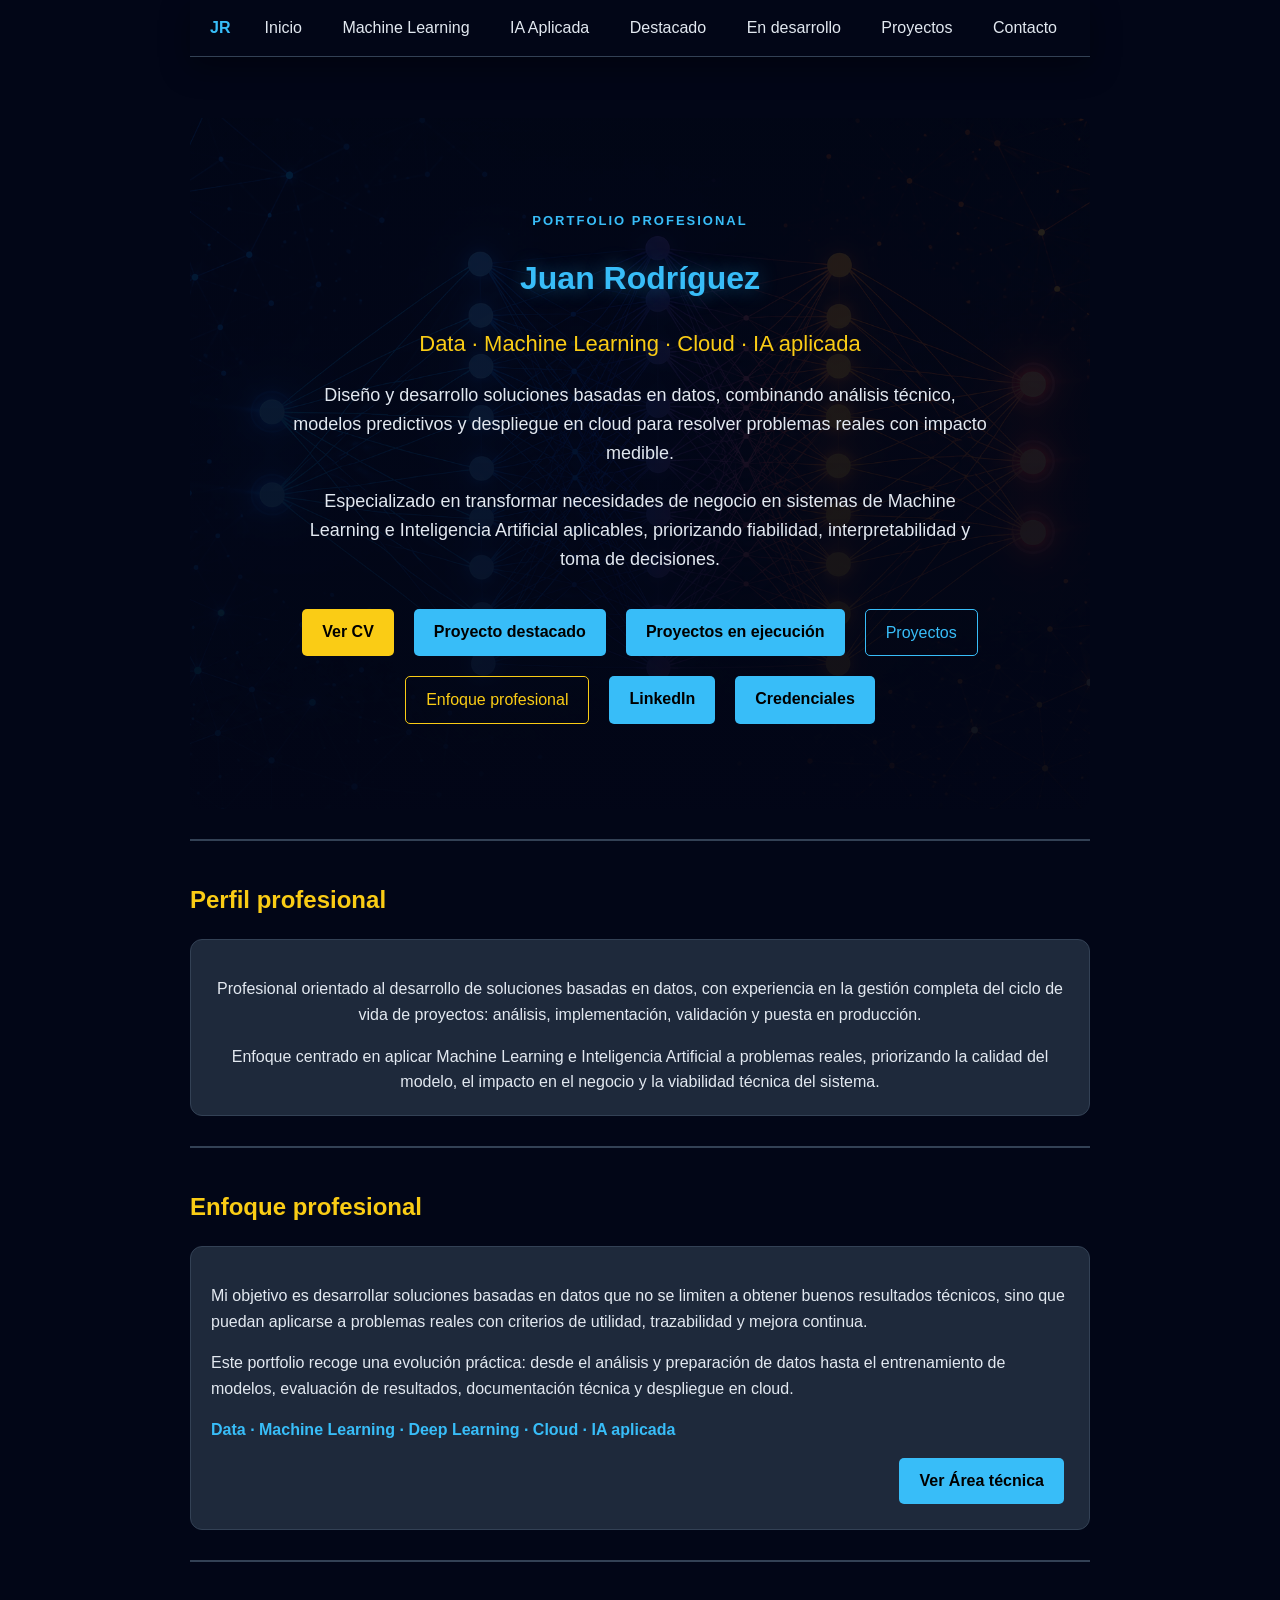
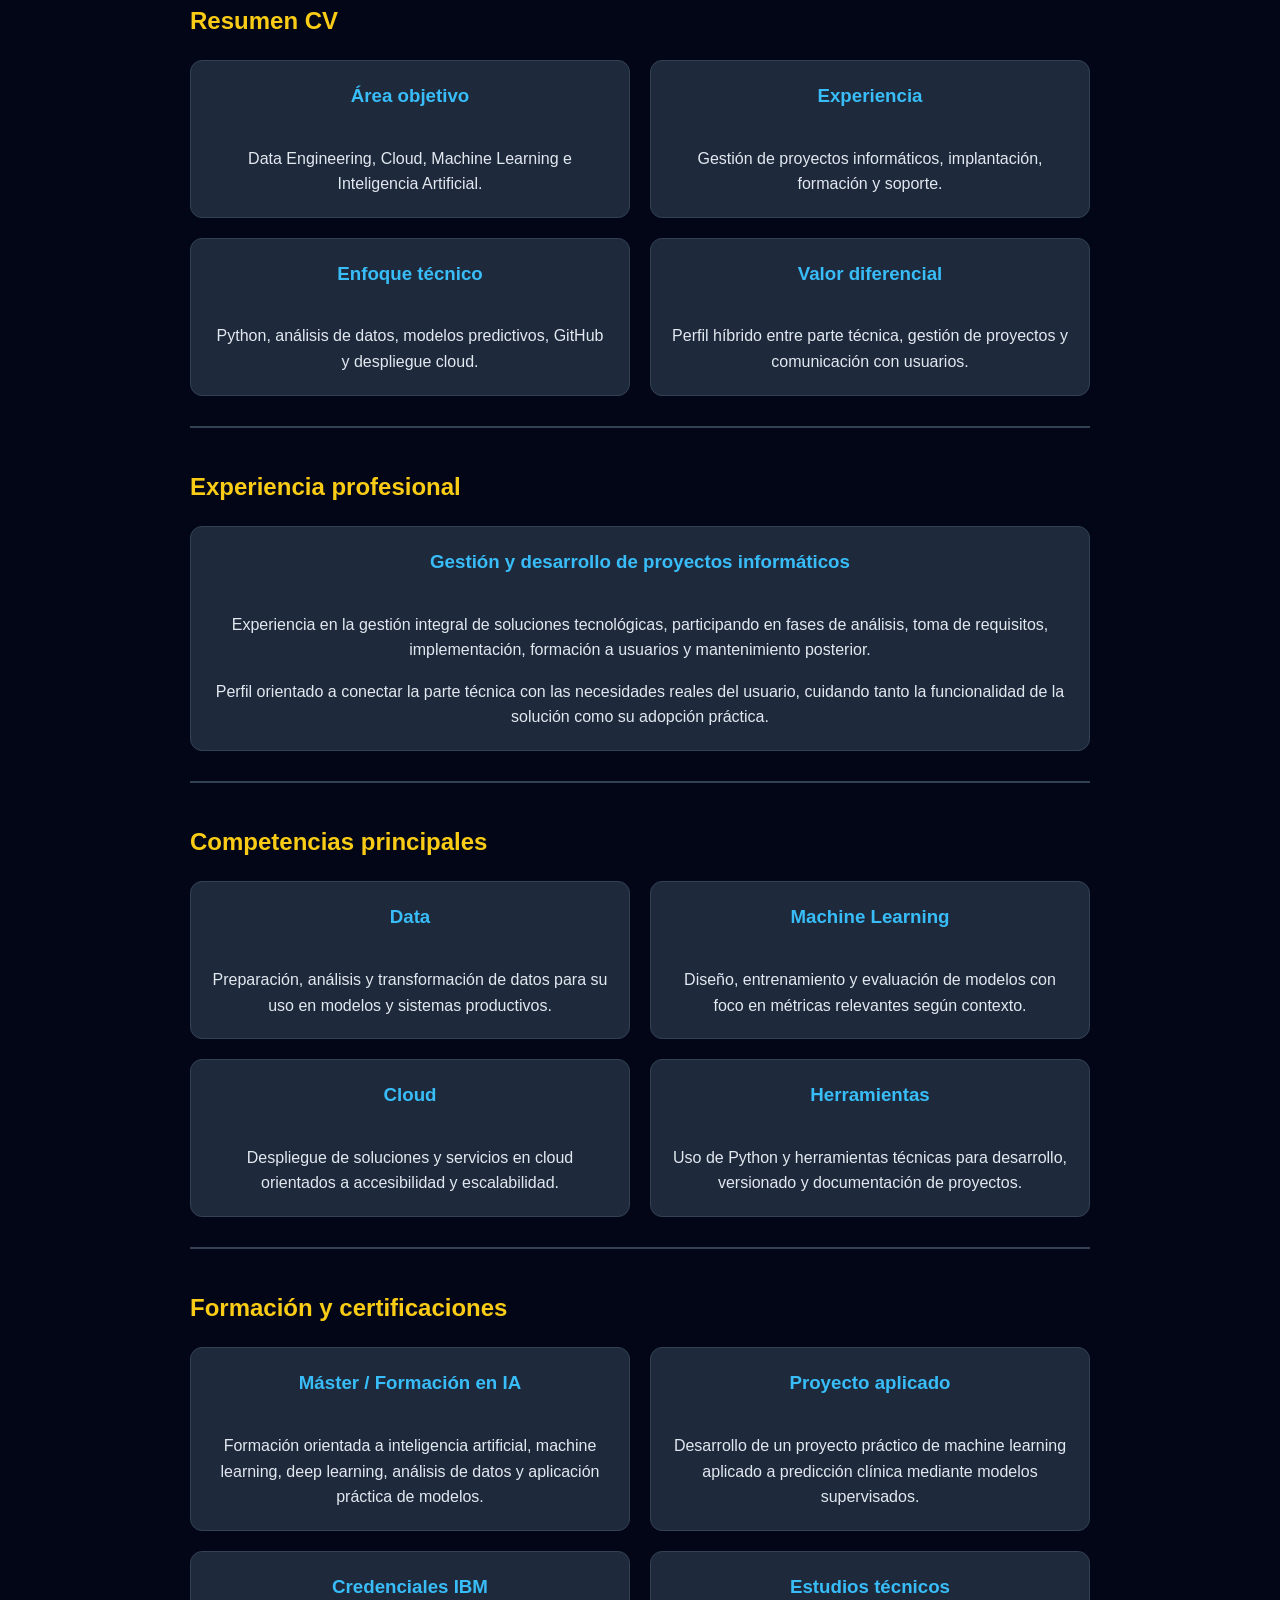
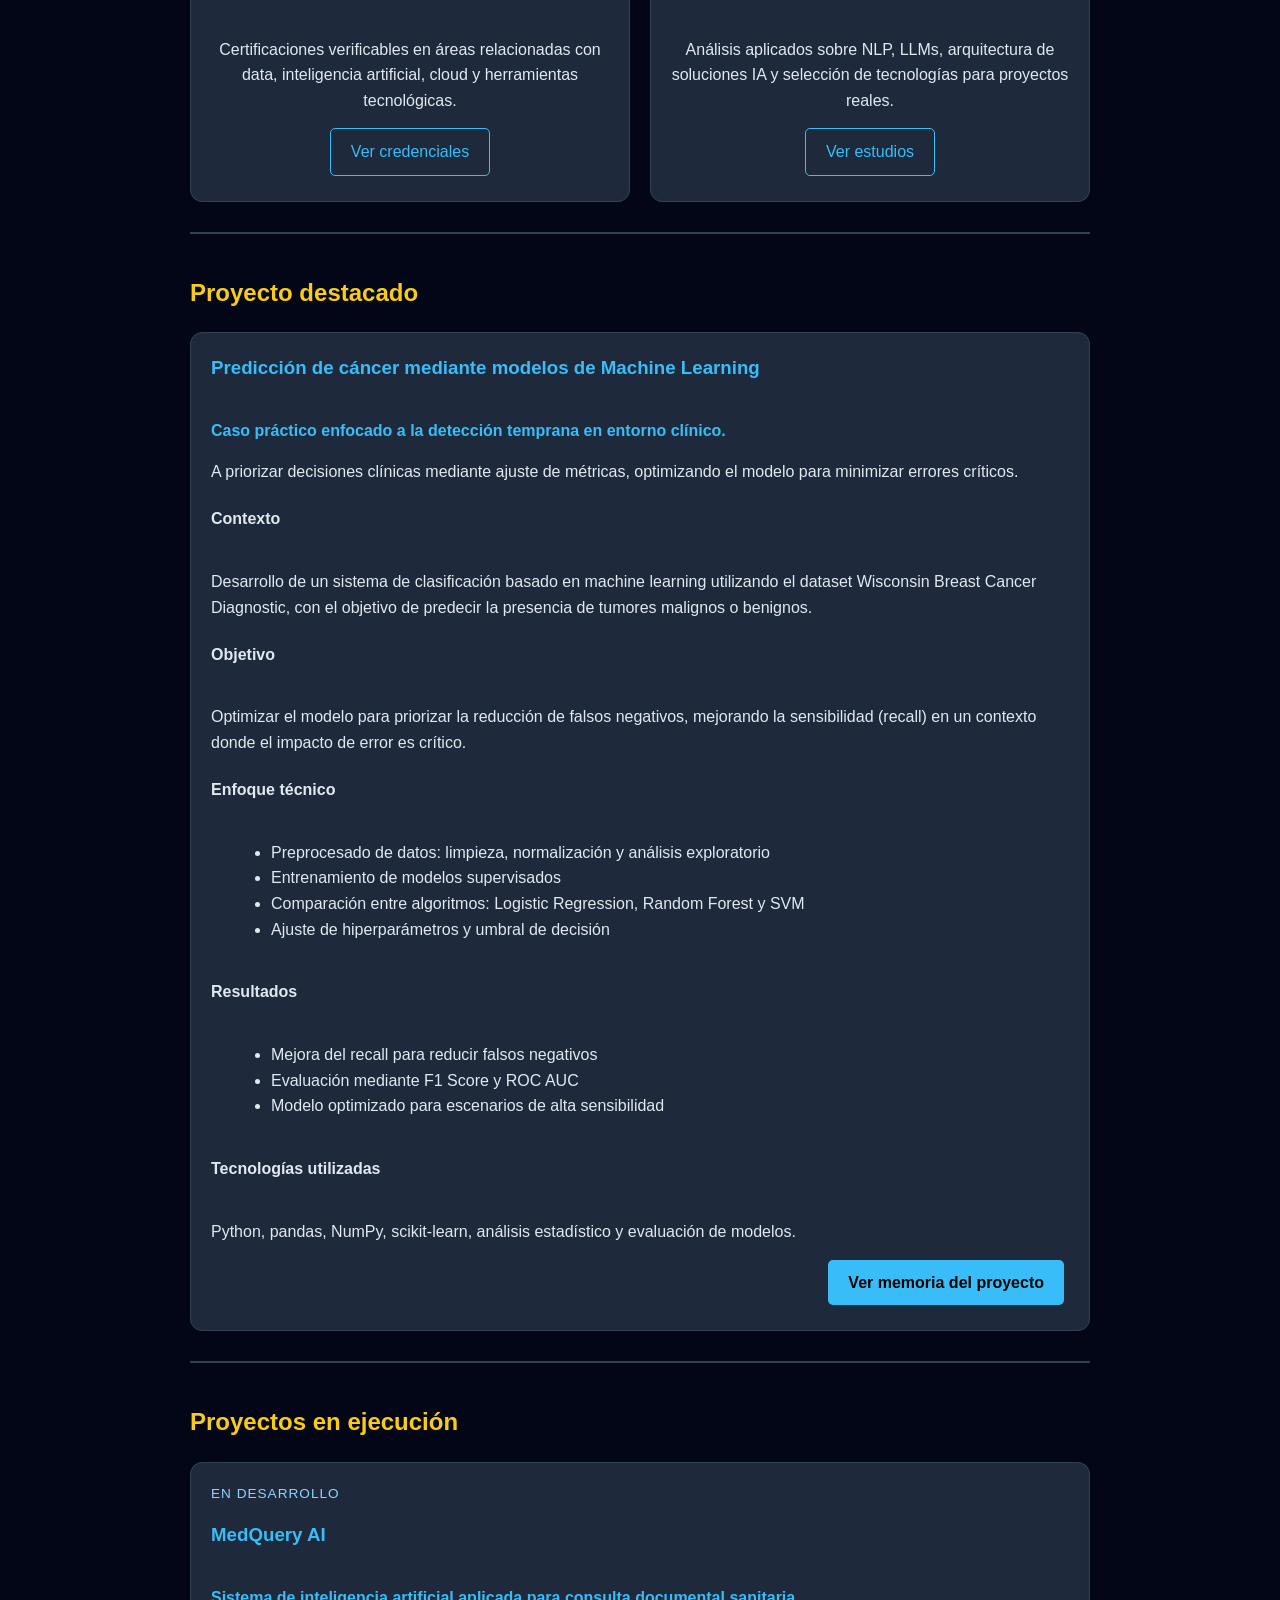
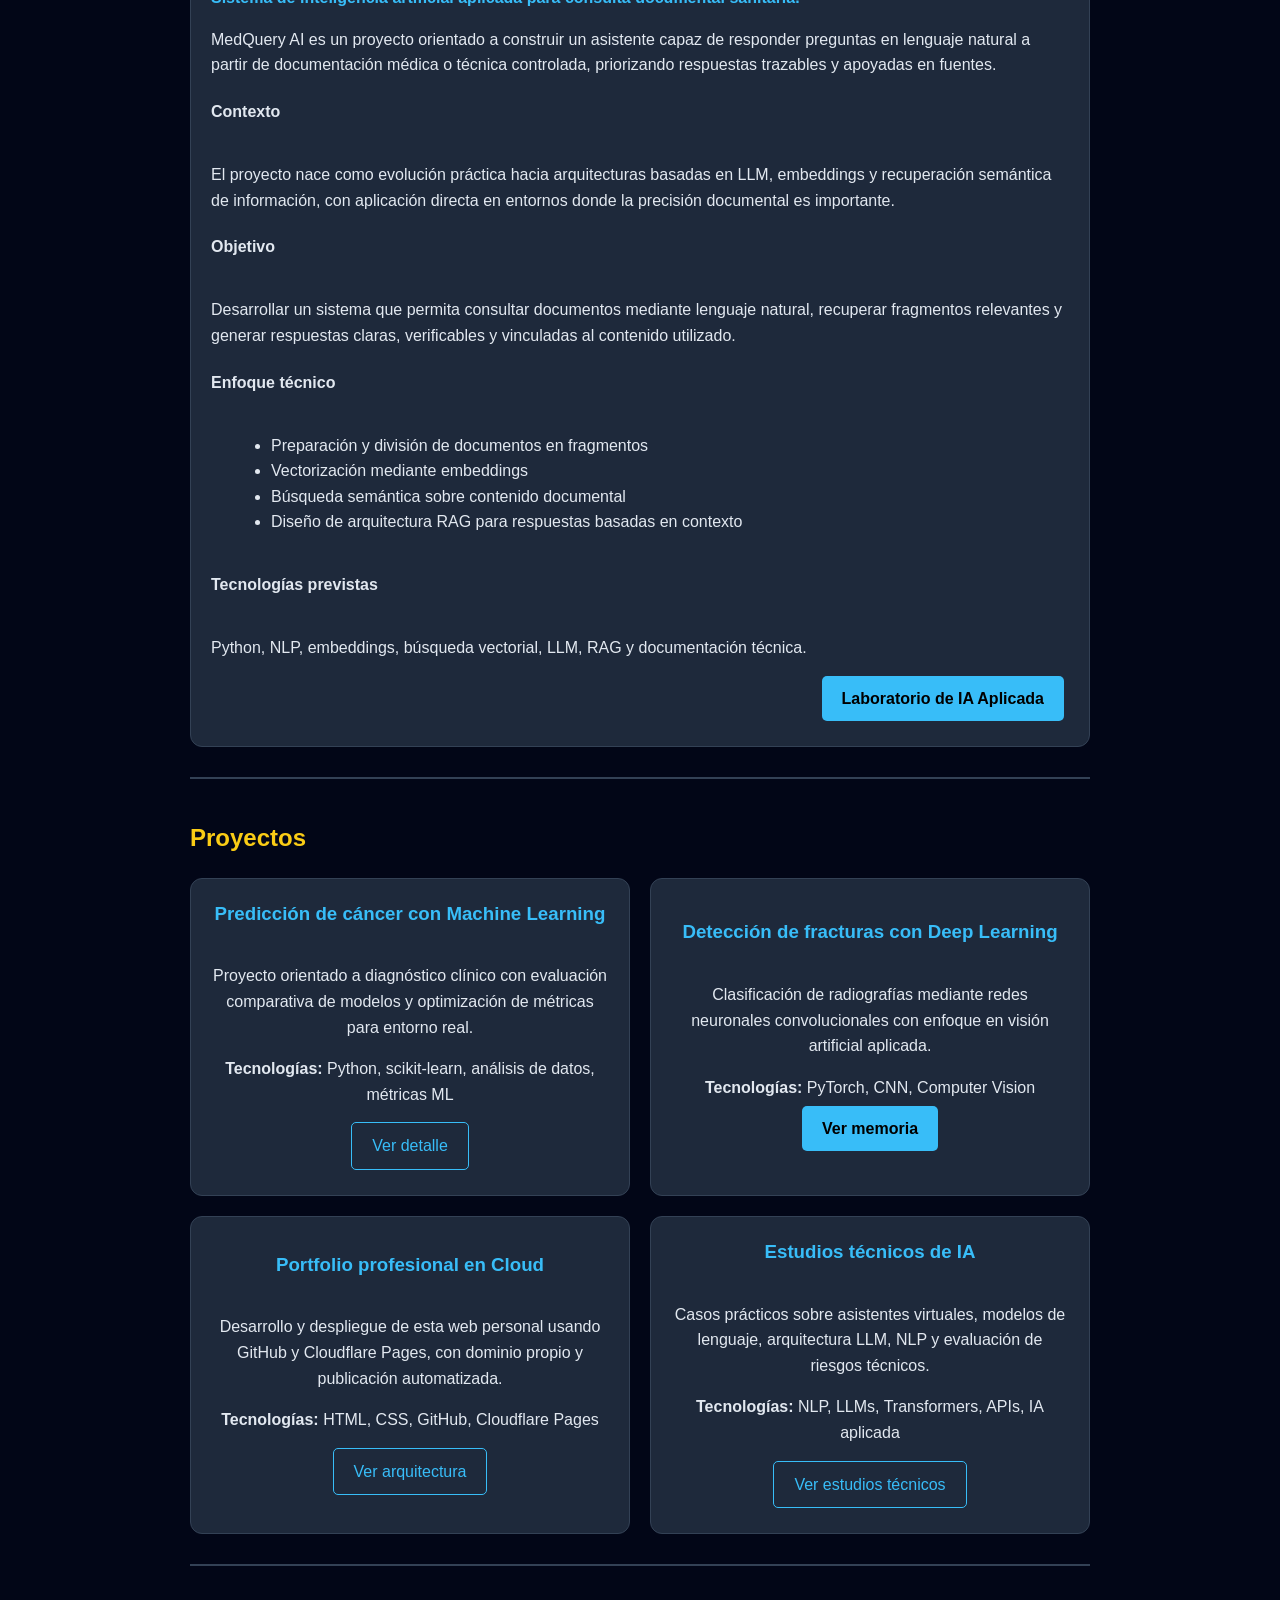
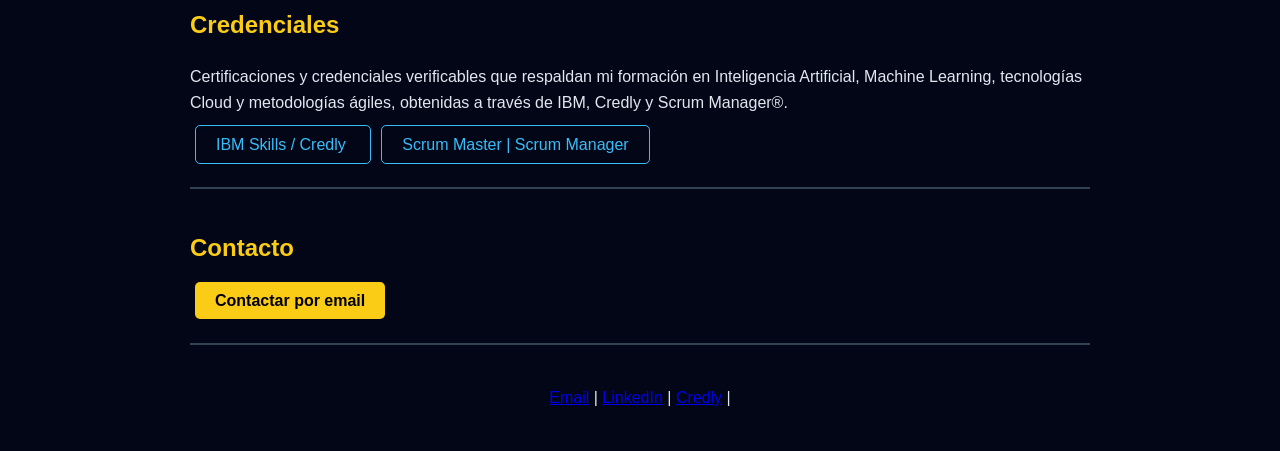
==== commit e7c9e888: "Update index.html" ====
--- a/index.html
+++ b/index.html
@@ -19,8 +19,6 @@
       <a href="#">Inicio</a>
       <a href="privado.html">Machine Learning</a>
       <a href="laboratorio-ia-aplicada.html">IA Aplicada</a>
-      <a href="#enfoque">Enfoque</a>
-      <a href="#formacion">Formación</a>
       <a href="#proyecto">Destacado</a>
       <a href="#proyectos-ejecucion">En desarrollo</a>
       <a href="#proyectos">Proyectos</a>
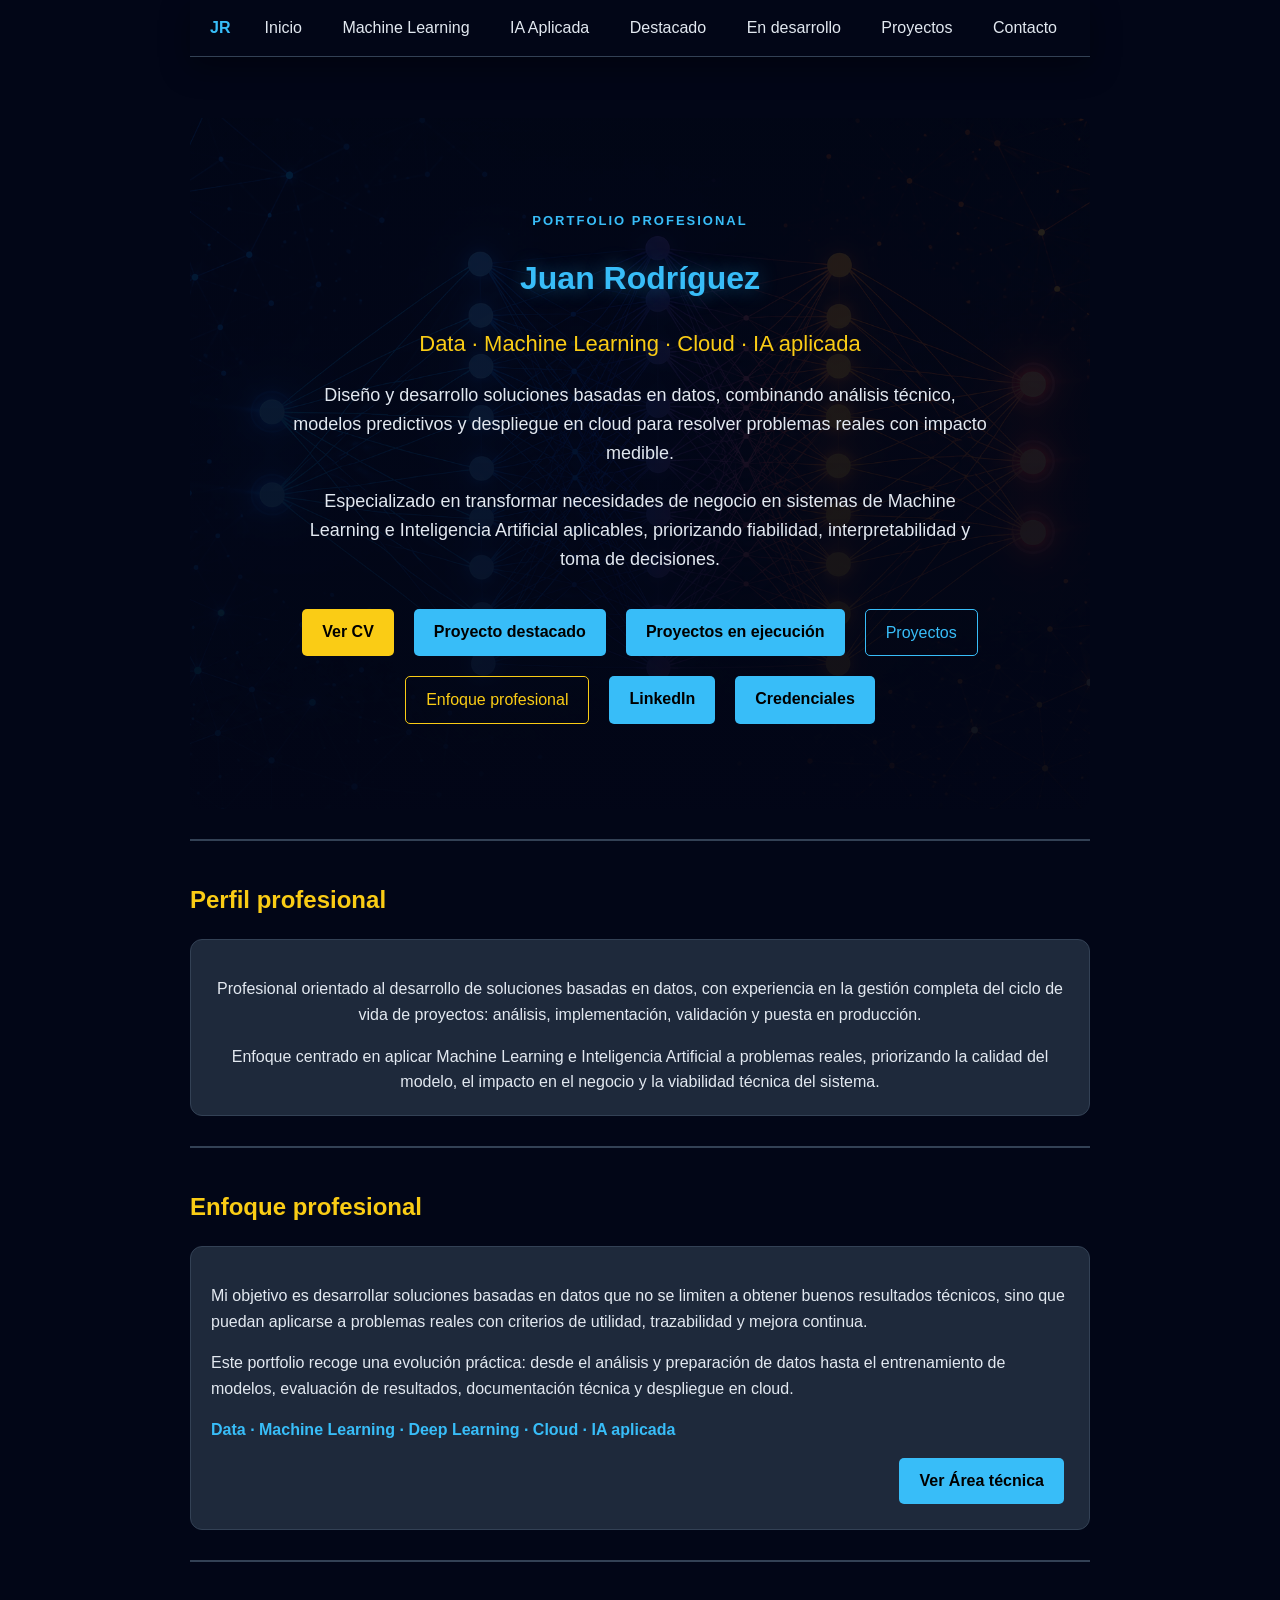
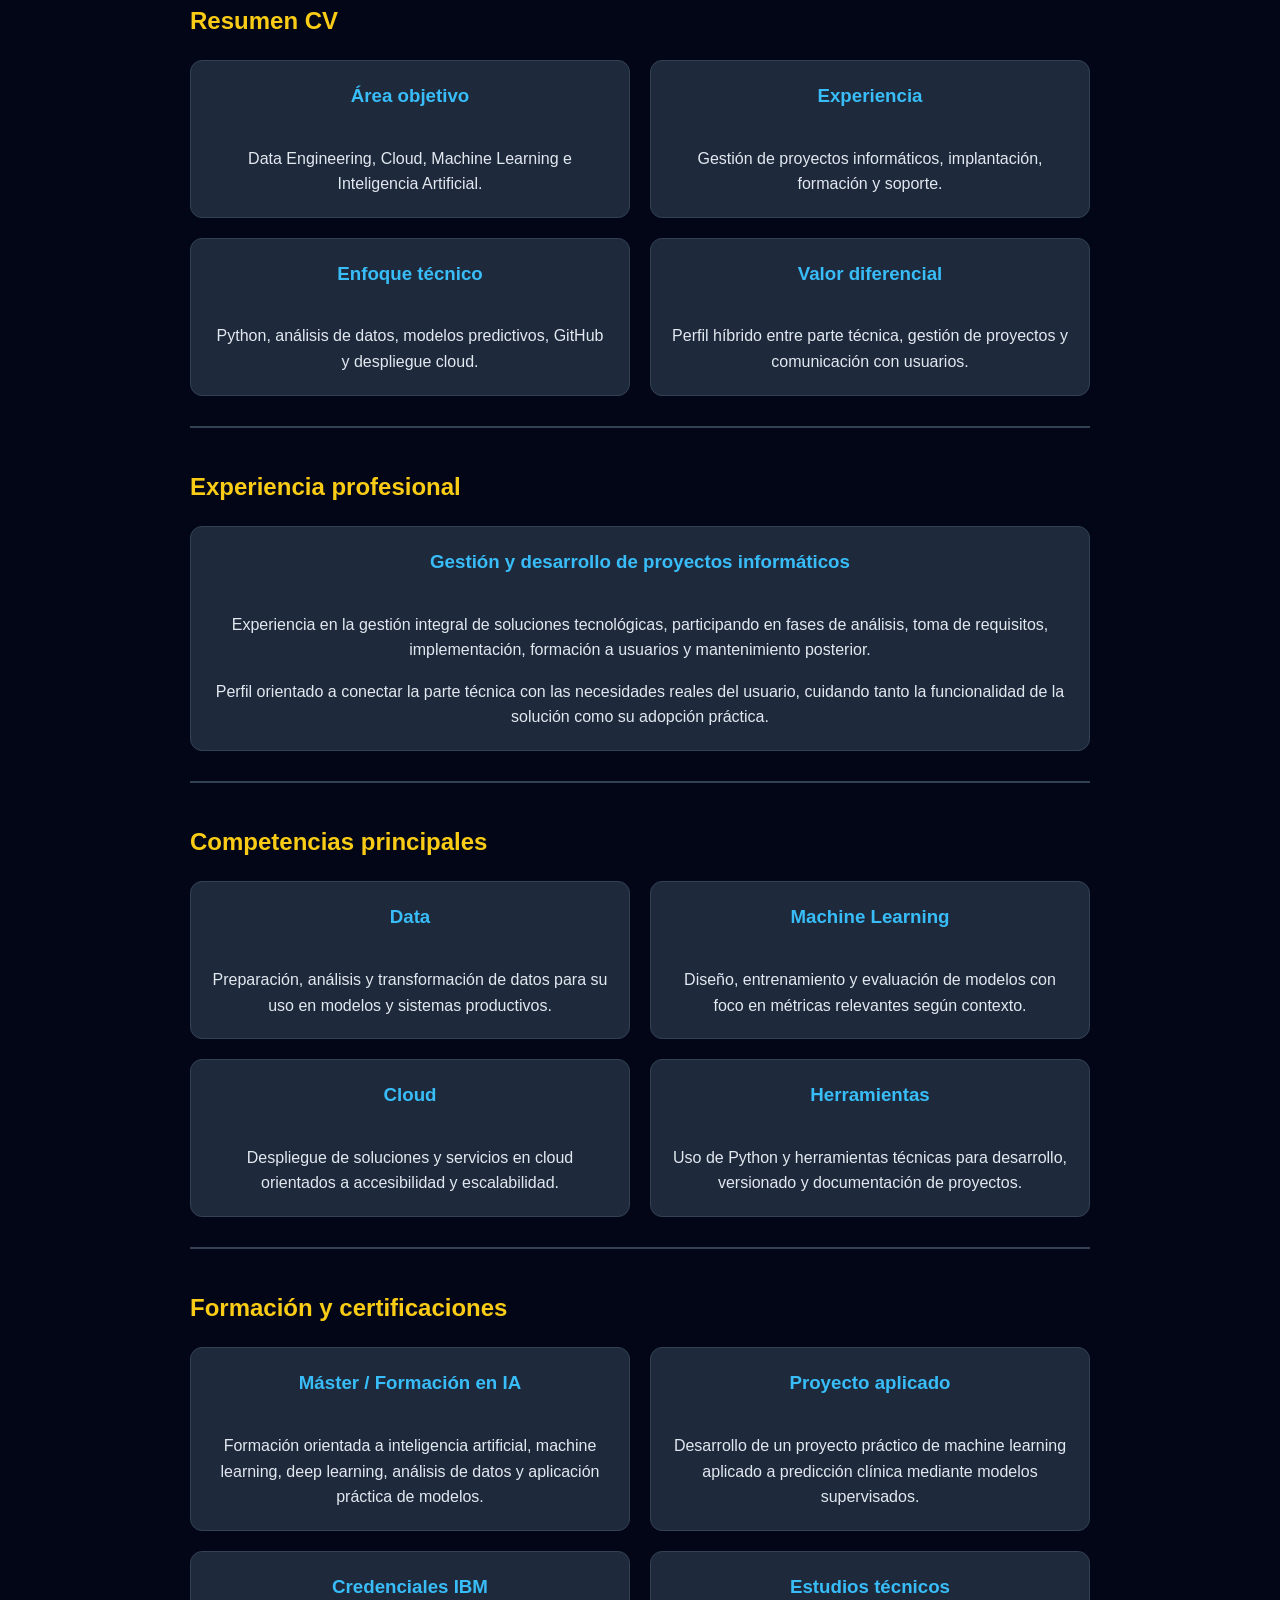
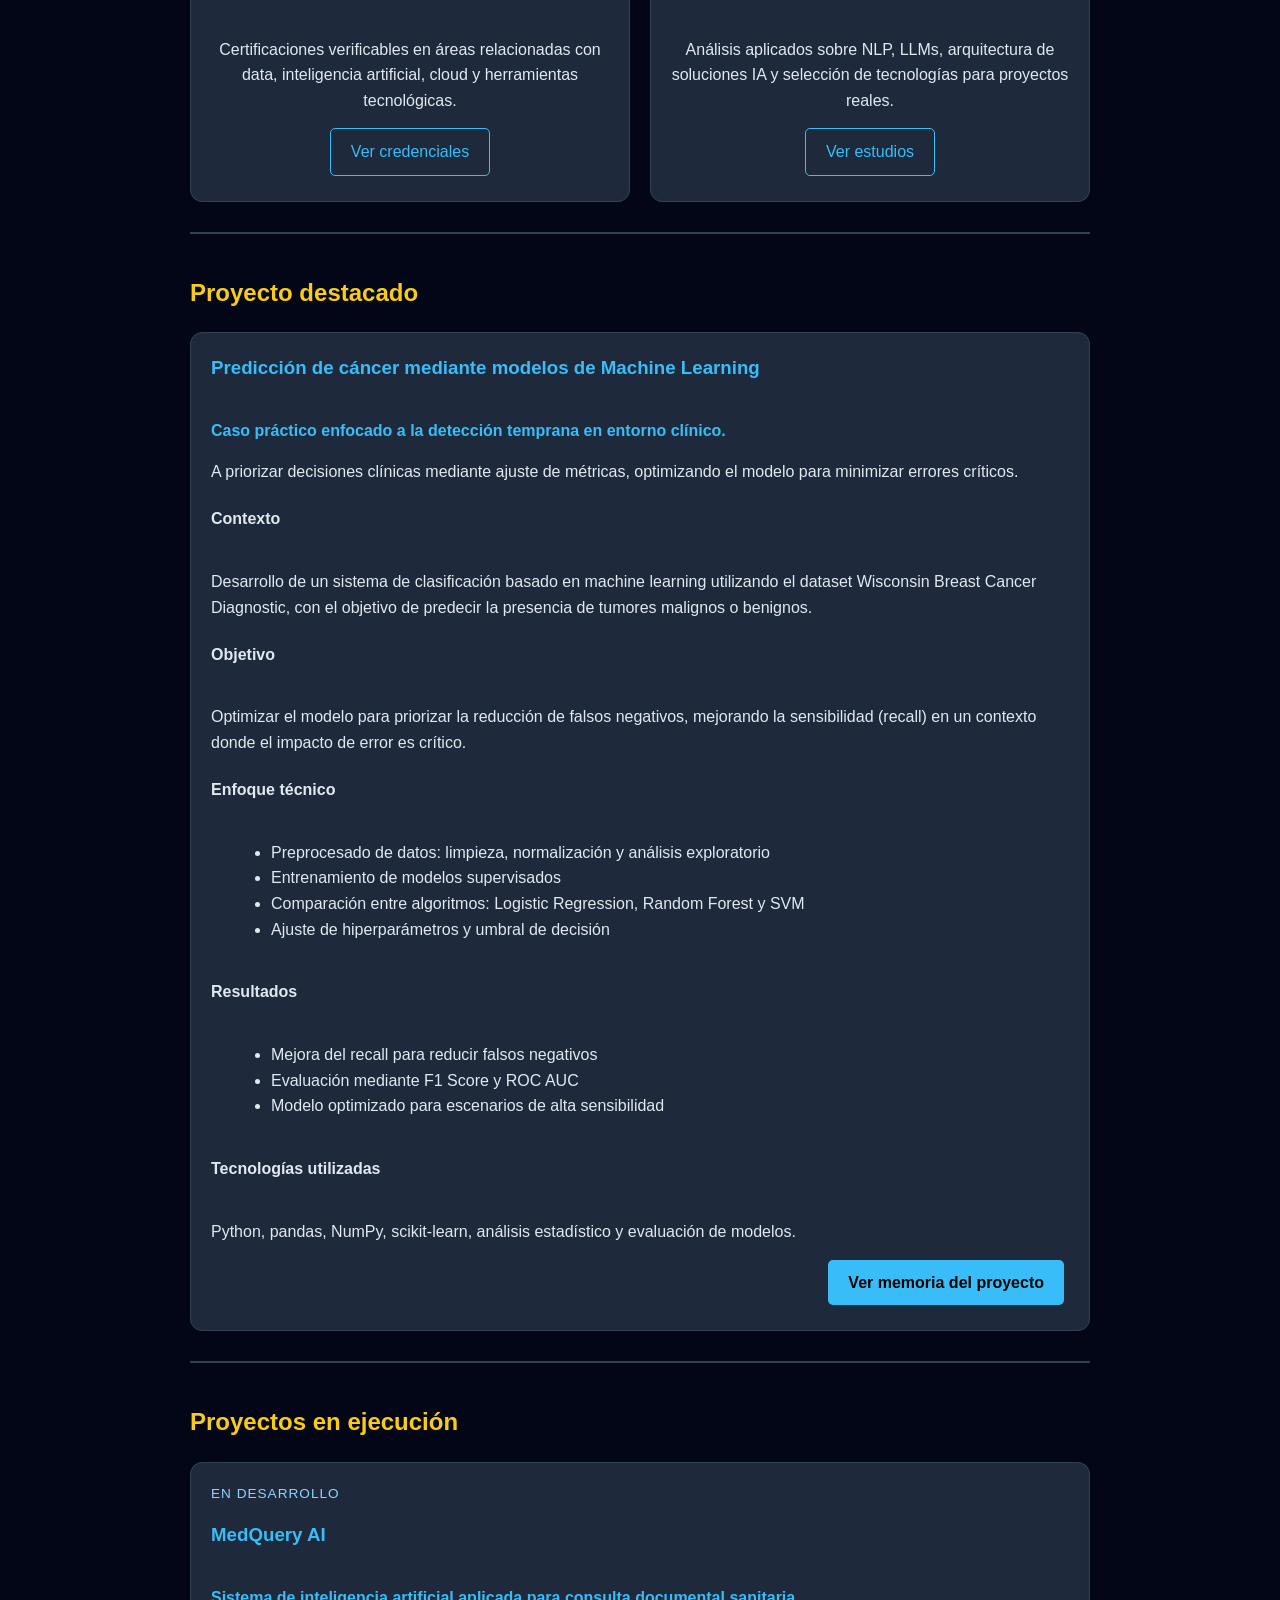
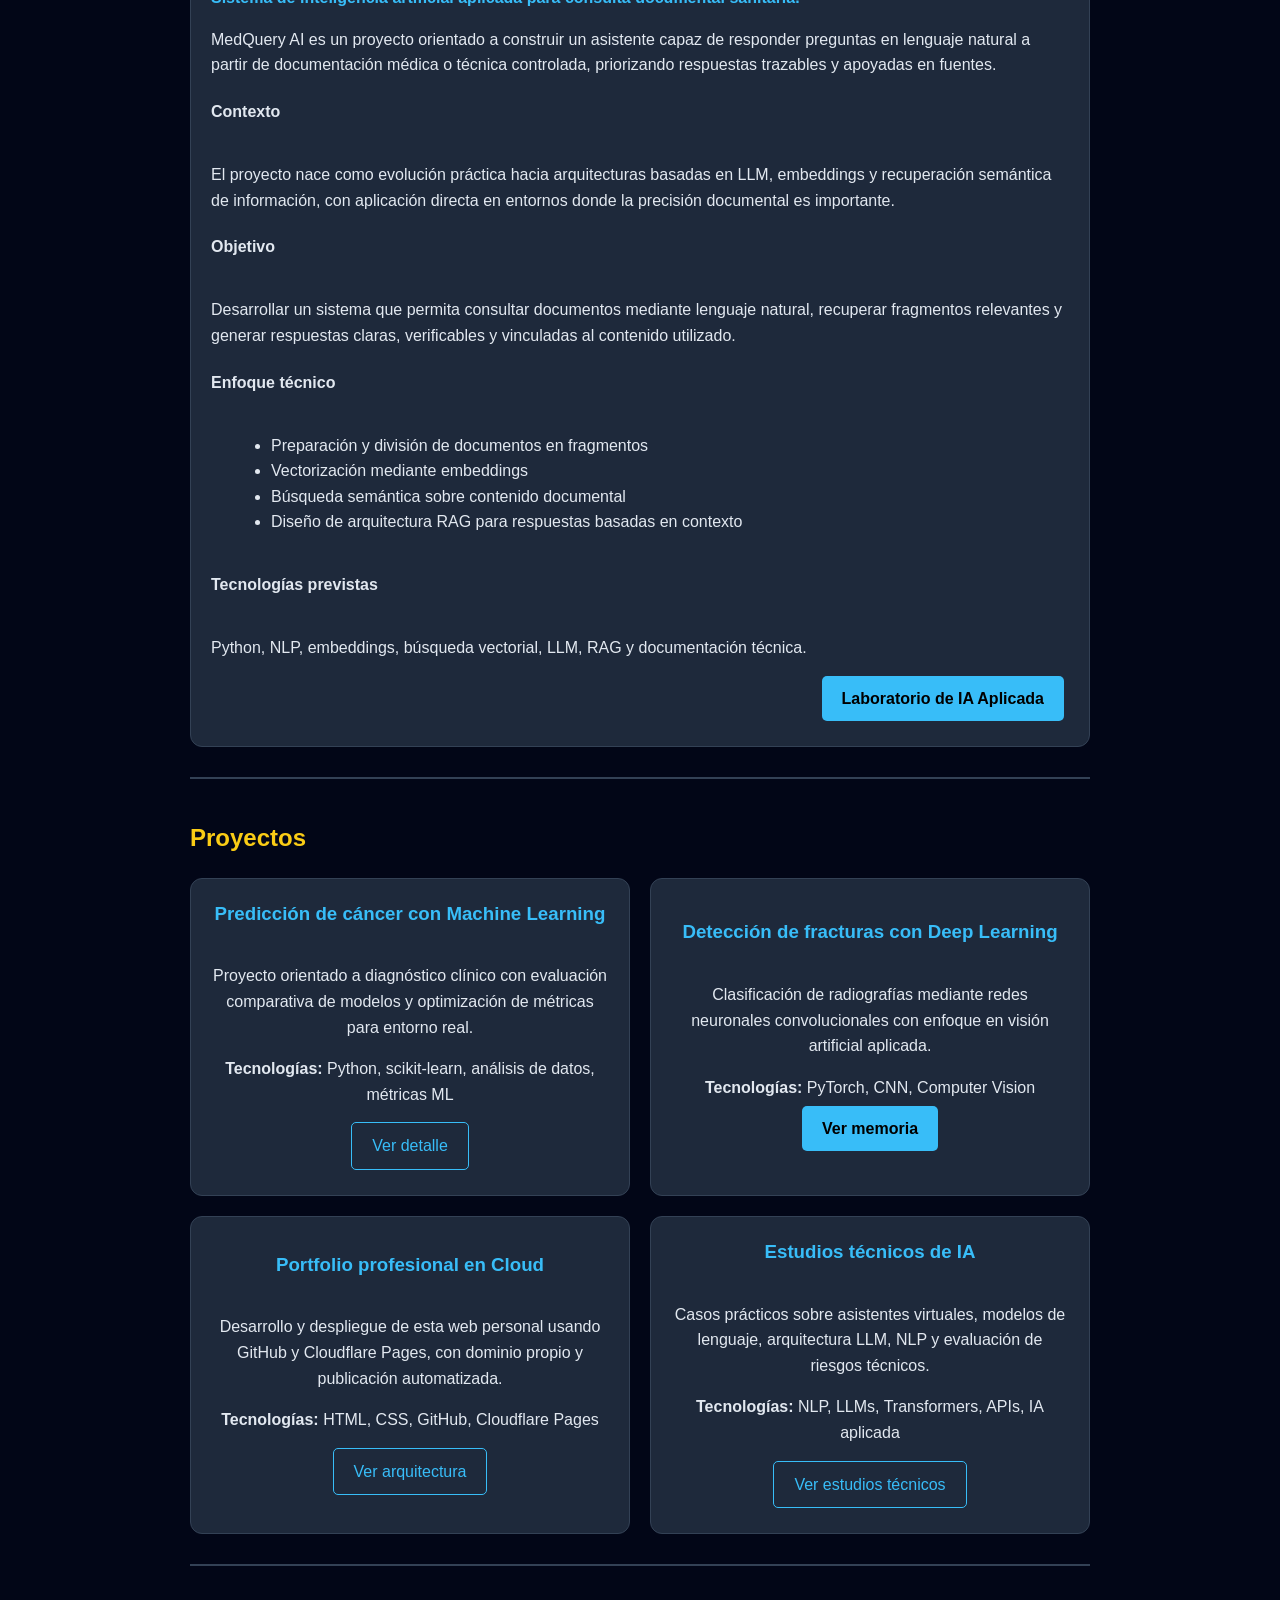
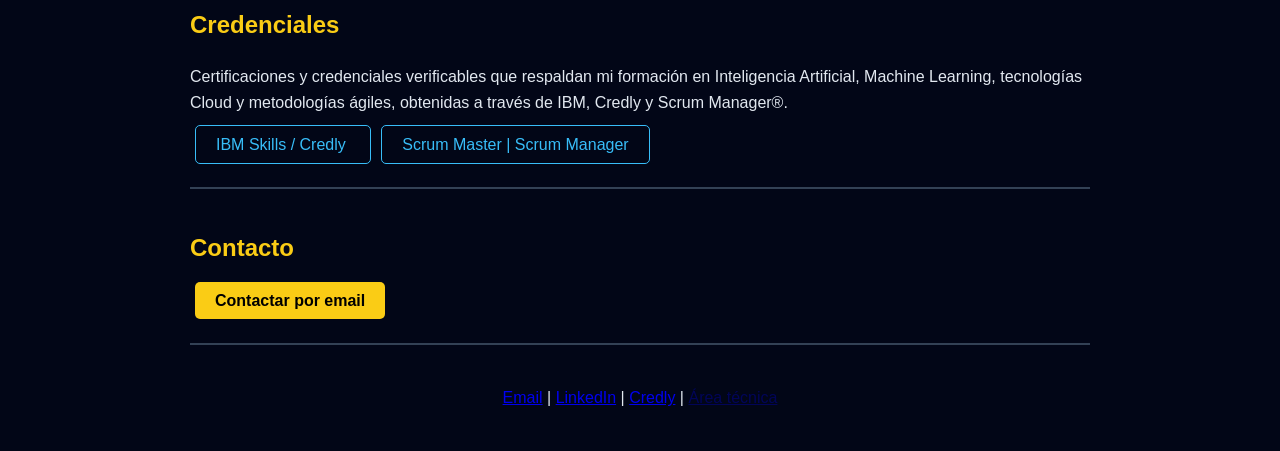
==== commit 2da04db5: "Update index.html" ====
--- a/index.html
+++ b/index.html
@@ -465,6 +465,7 @@
       <a href="mailto:info@juanrodriguezp.es">Email</a> |
       <a href="https://www.linkedin.com/in/juan-jos%C3%A9-r-2b726b373" target="_blank">LinkedIn</a> |
       <a href="https://www.credly.com/users/juan-jose-rodriguez-puente.16a63948">Credly</a> |
+      <a href="privado.html" style="opacity:0.3;">Área técnica</a>
     </p>
   </footer>
   
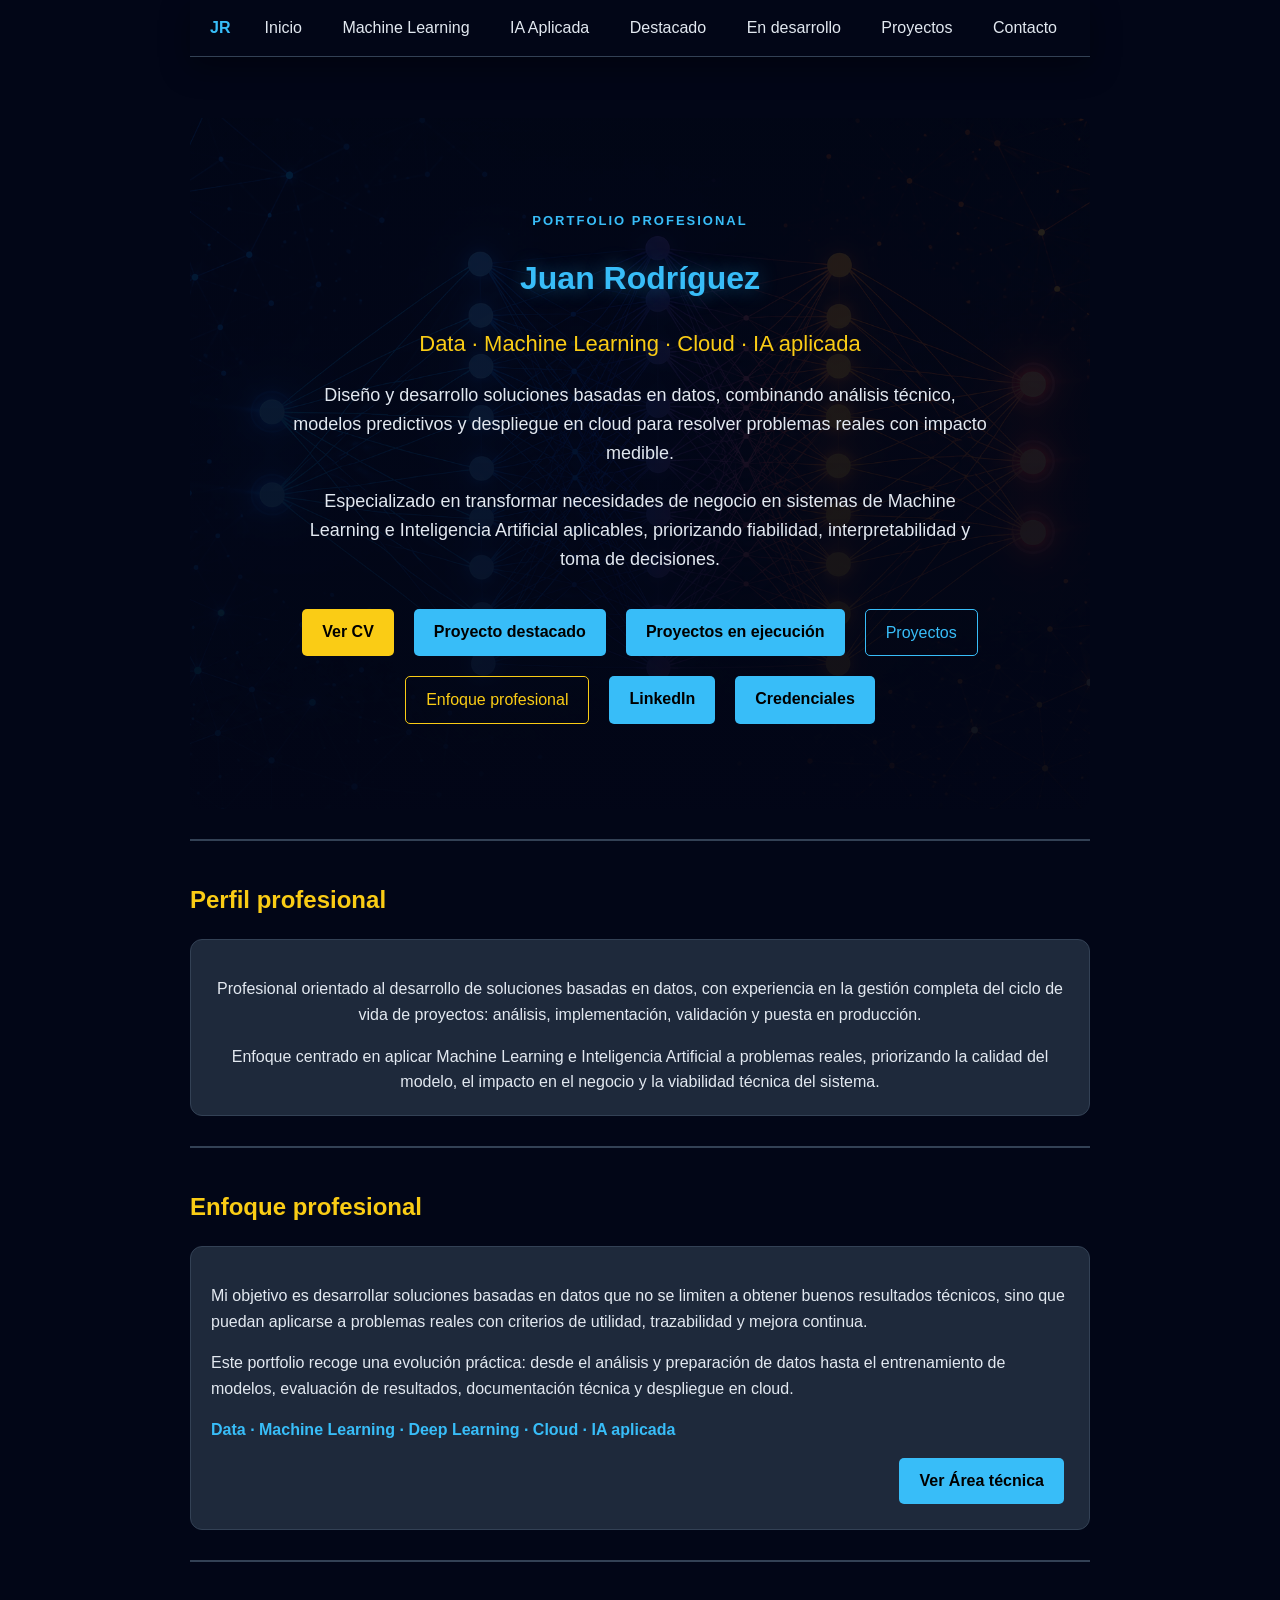
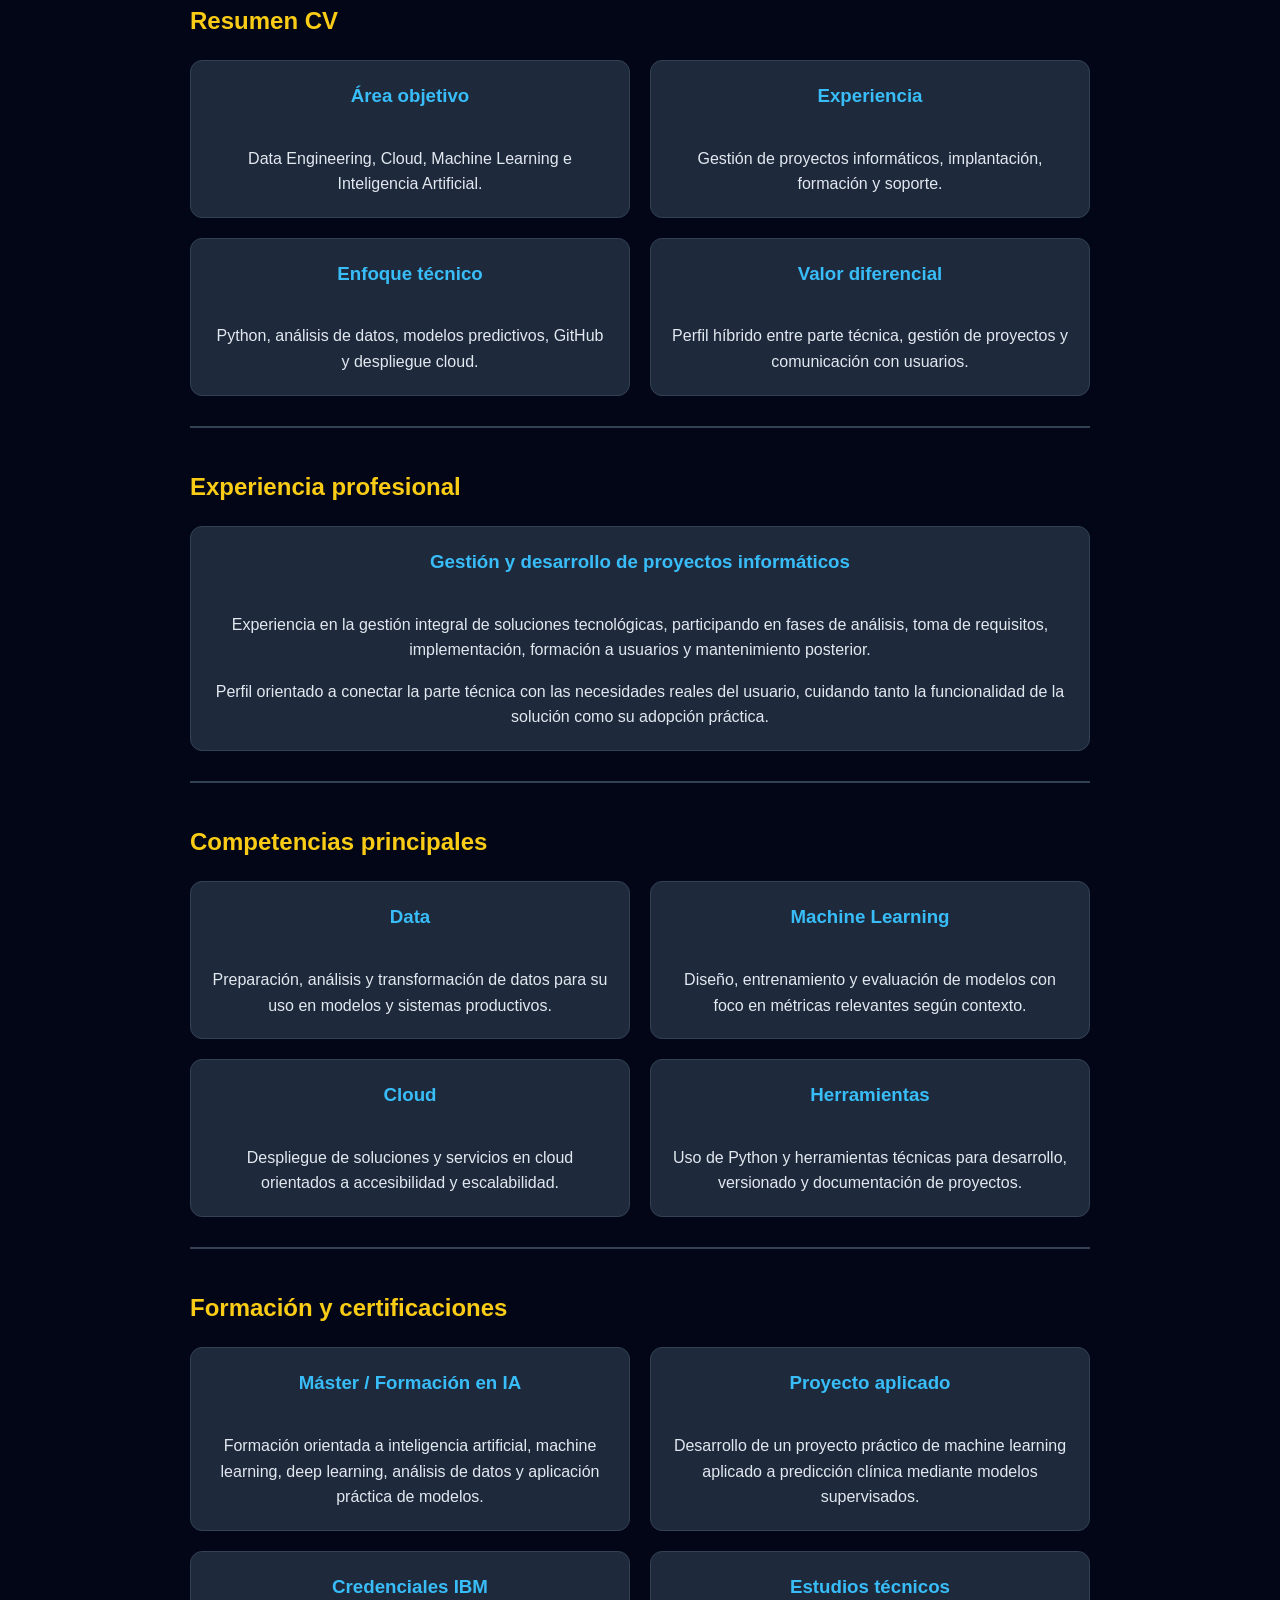
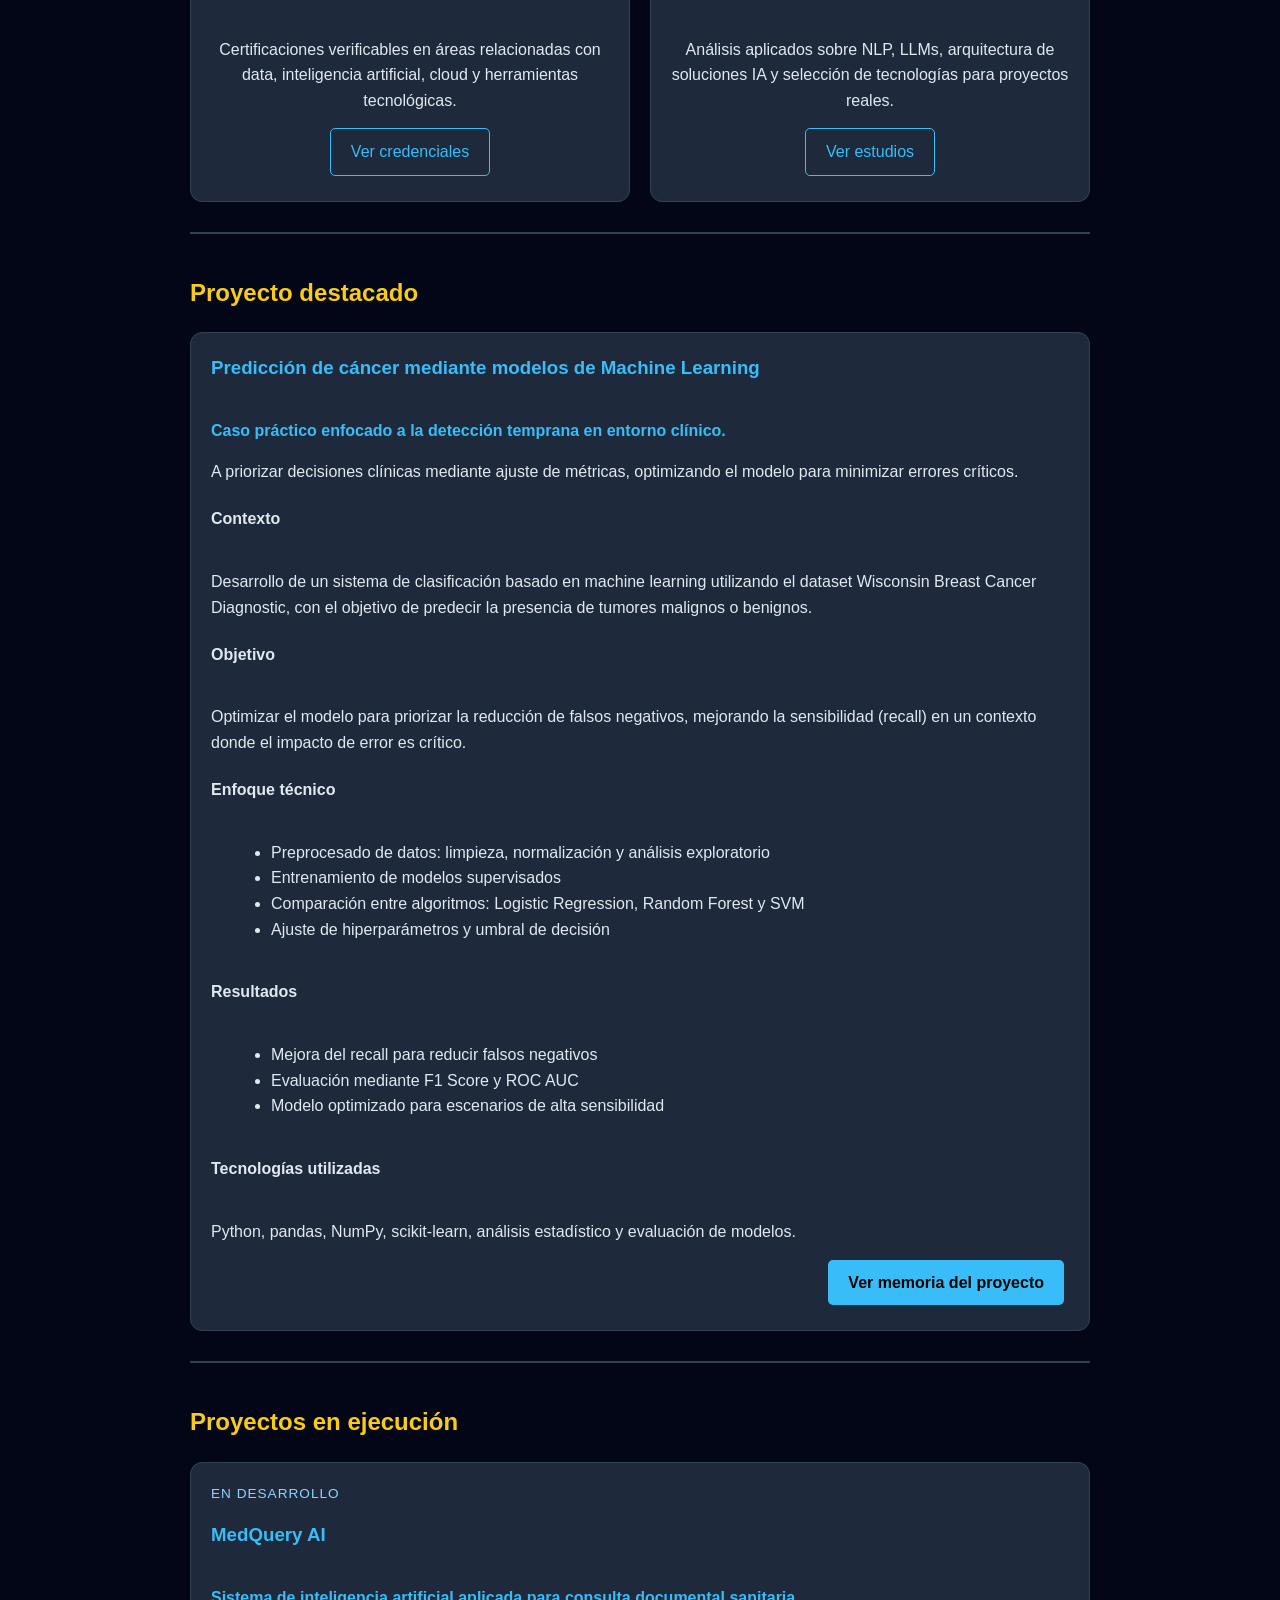
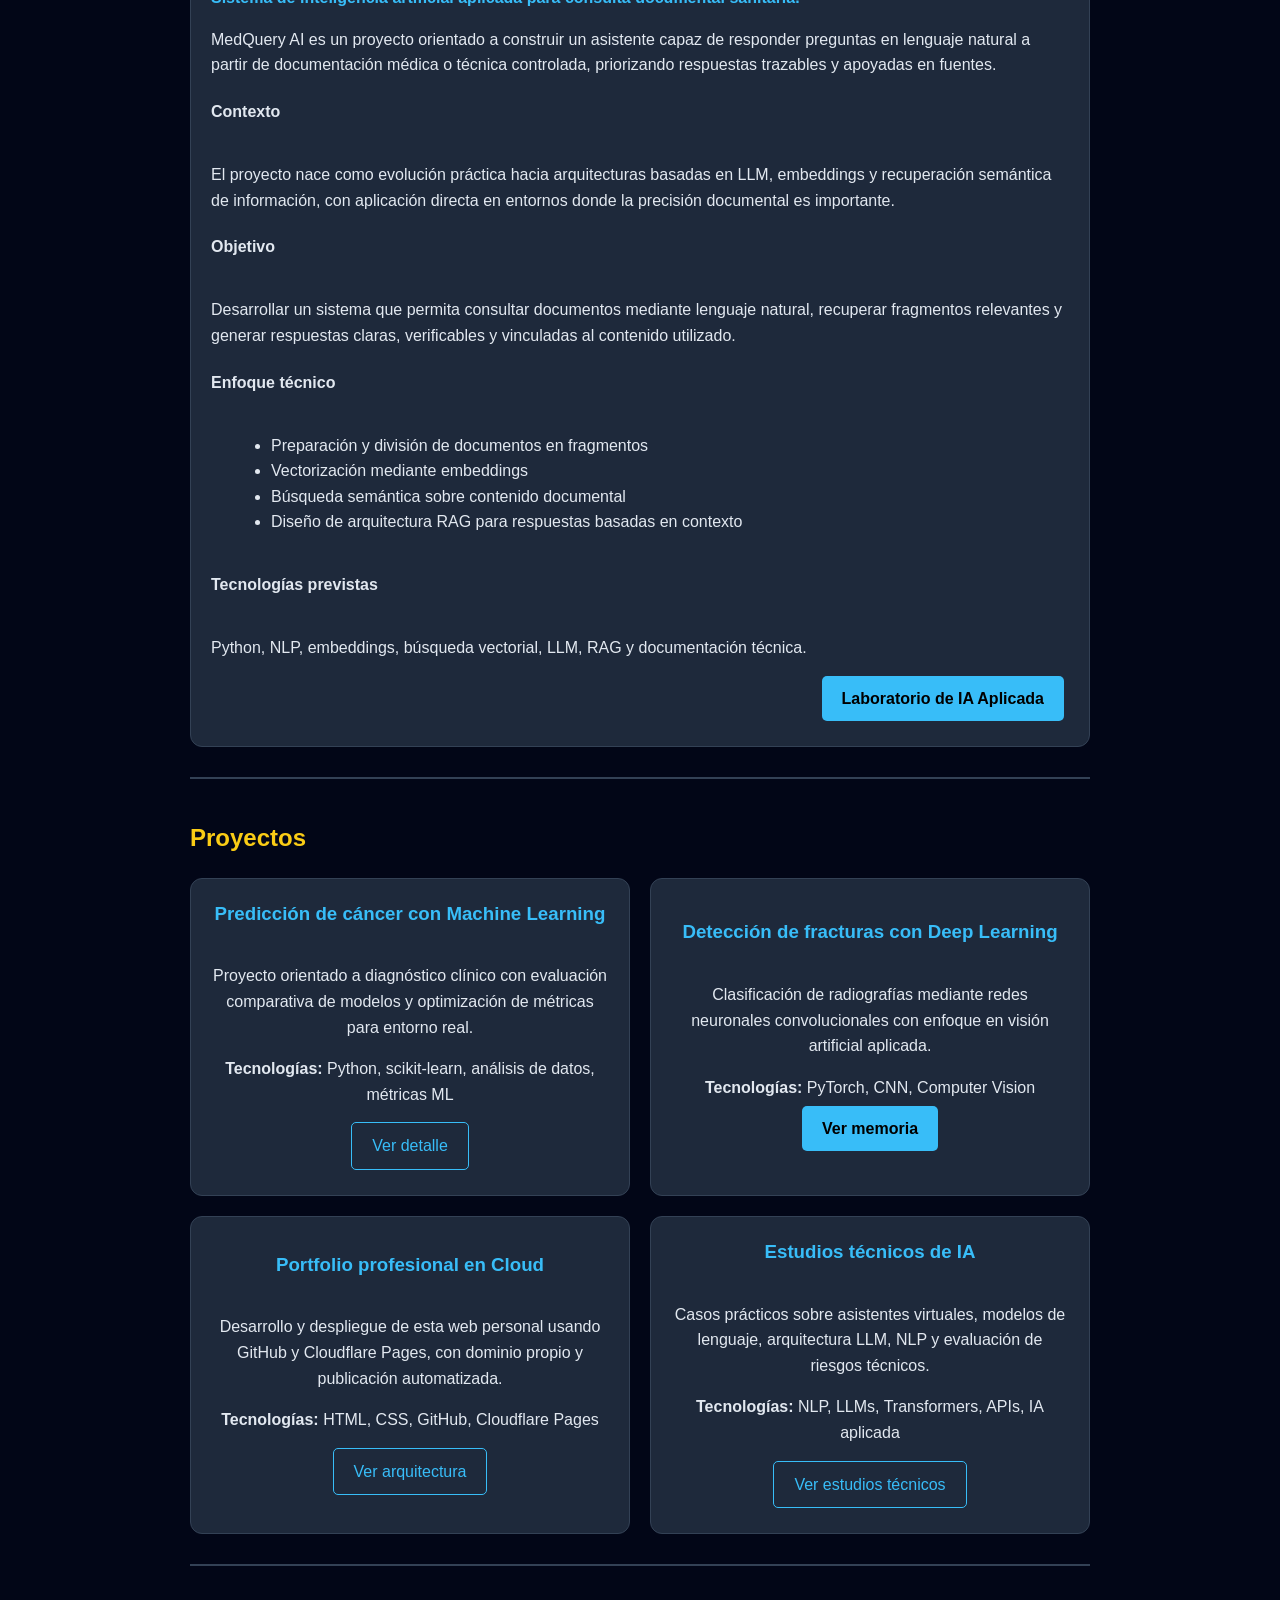
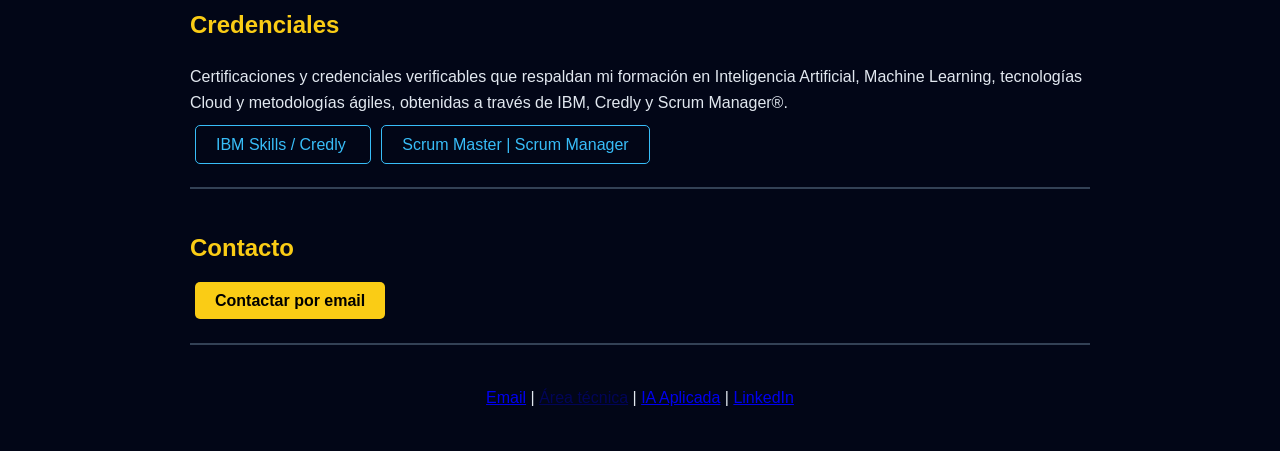
==== commit bfae4c67: "Update index.html" ====
--- a/index.html
+++ b/index.html
@@ -463,9 +463,9 @@
   <footer>
     <p>
       <a href="mailto:info@juanrodriguezp.es">Email</a> |
-      <a href="https://www.linkedin.com/in/juan-jos%C3%A9-r-2b726b373" target="_blank">LinkedIn</a> |
-      <a href="https://www.credly.com/users/juan-jose-rodriguez-puente.16a63948">Credly</a> |
-      <a href="privado.html" style="opacity:0.3;">Área técnica</a>
+      <a href="privado.html" style="opacity:0.3;">Área técnica</a> |
+      <a href="laboratorio-ia-aplicada.html "target="_blank">IA Aplicada</a> |
+      <a href="https://www.linkedin.com/in/juan-jos%C3%A9-r-2b726b373" target="_blank">LinkedIn</a>
     </p>
   </footer>
   
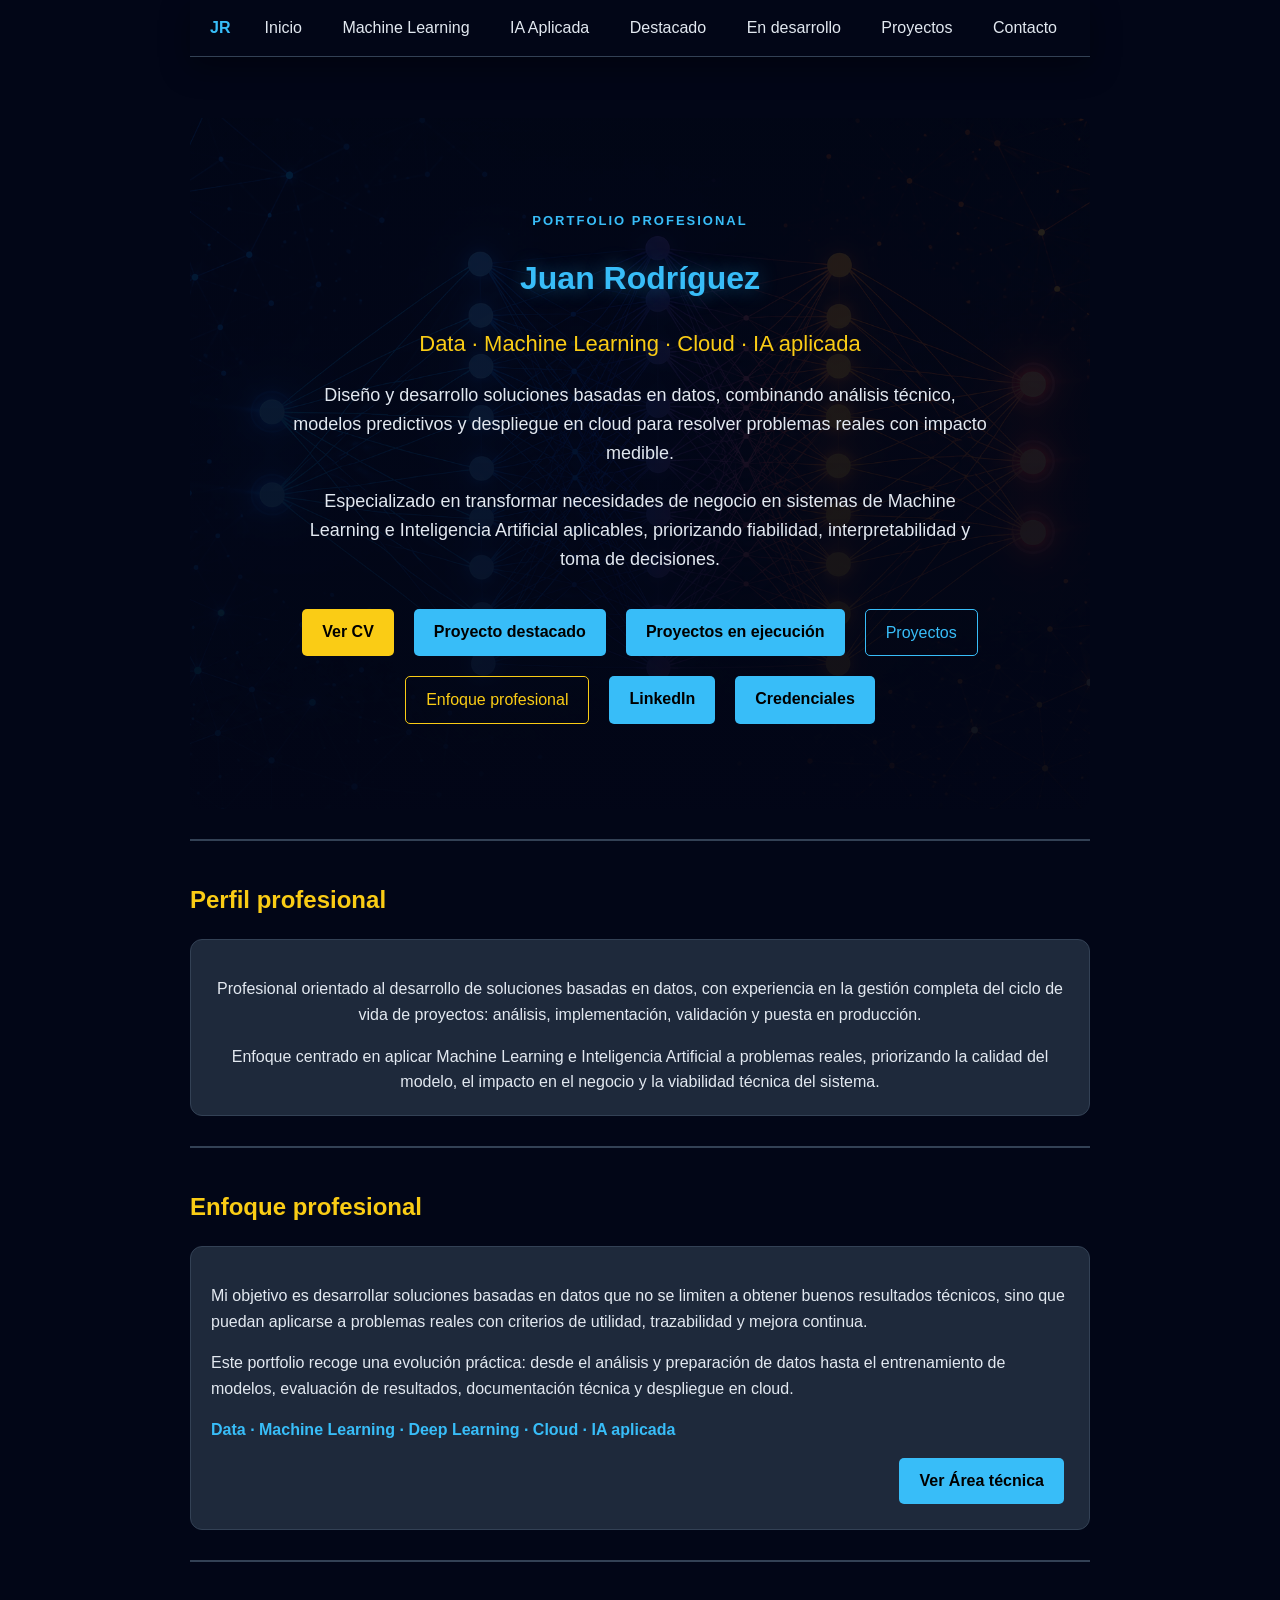
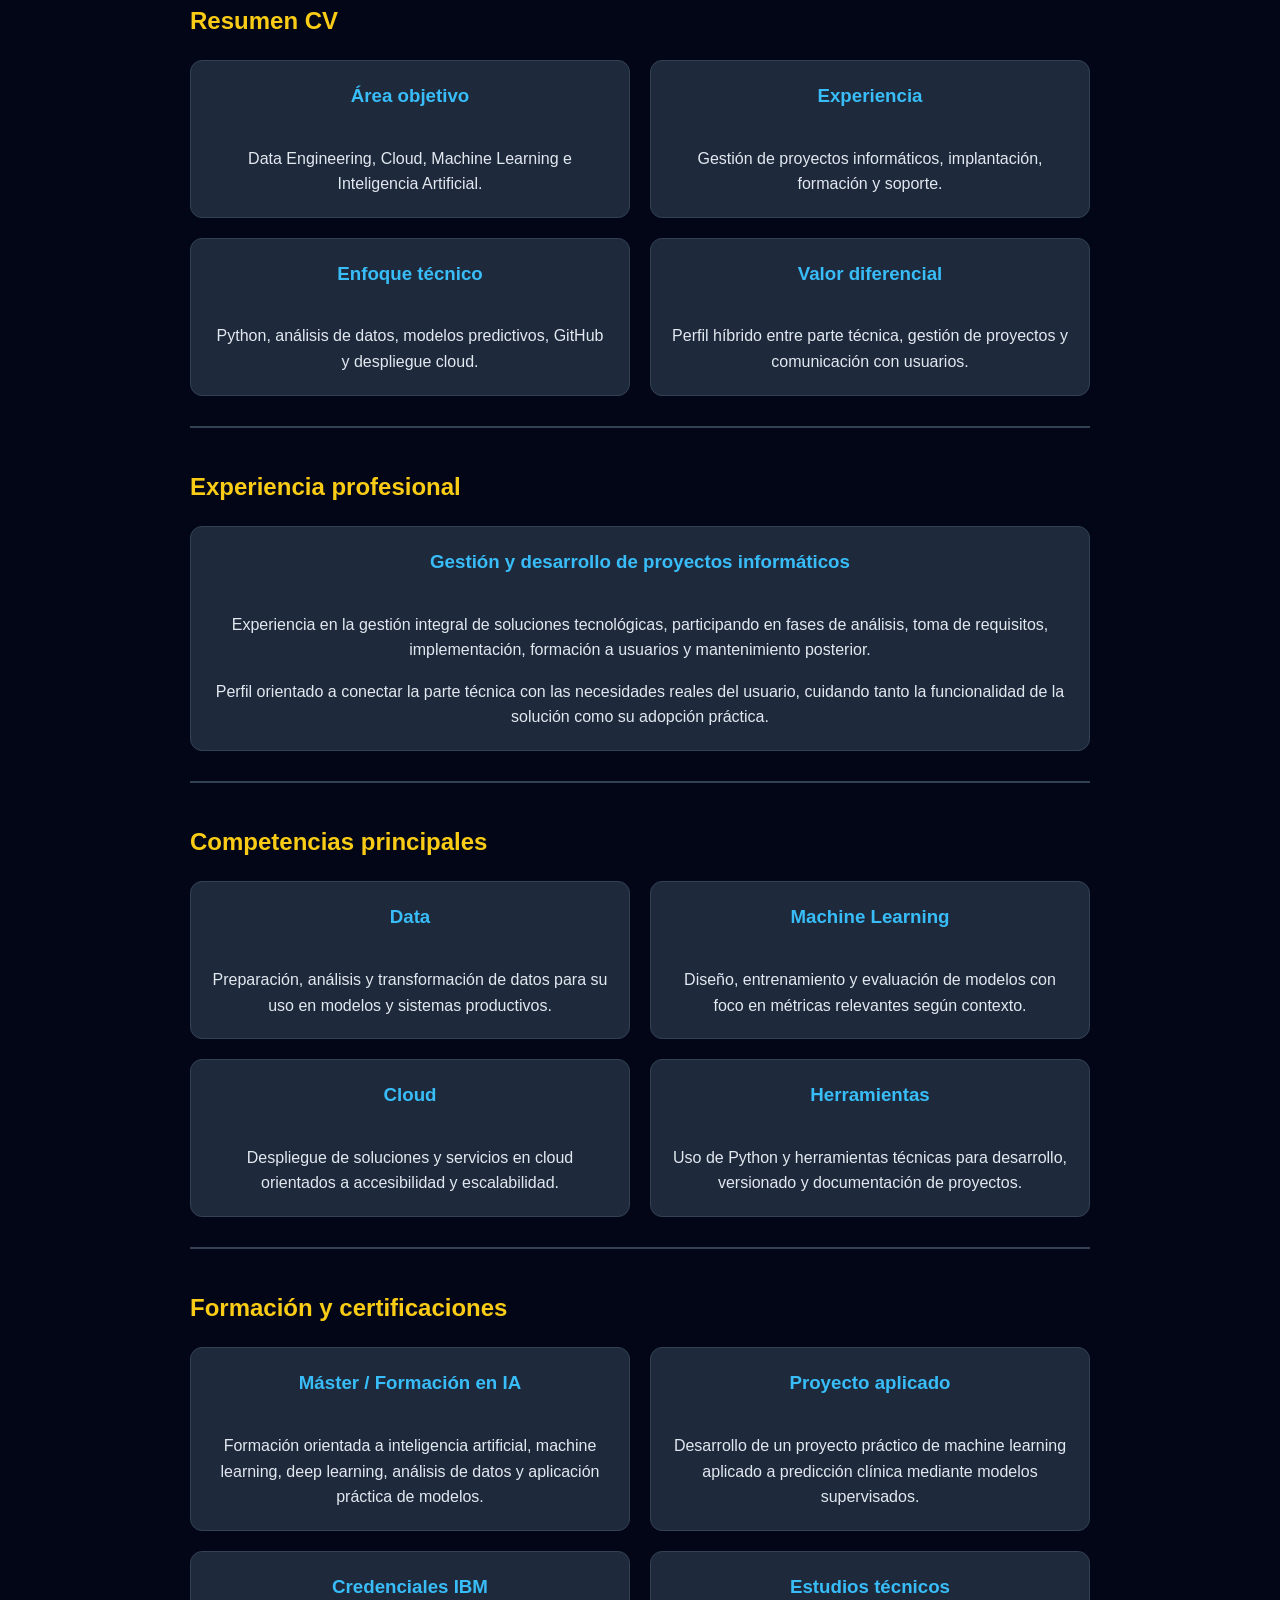
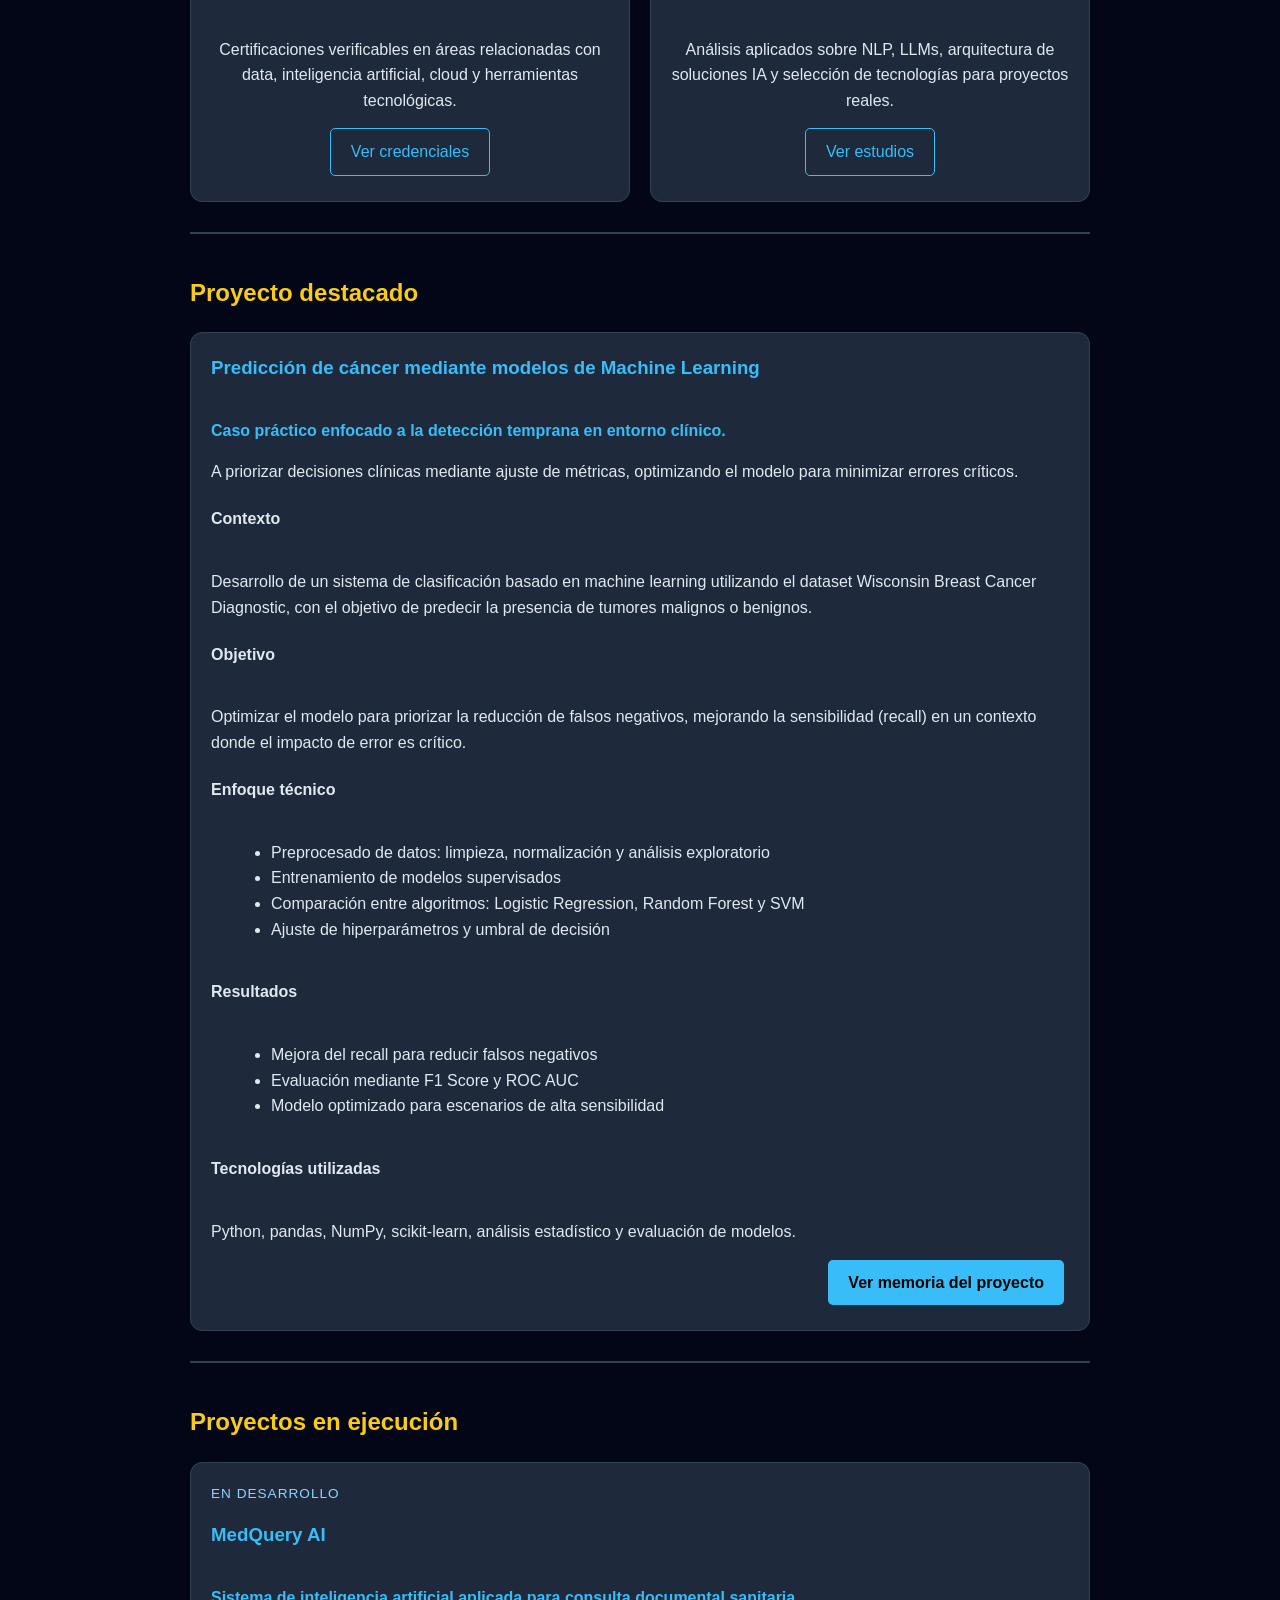
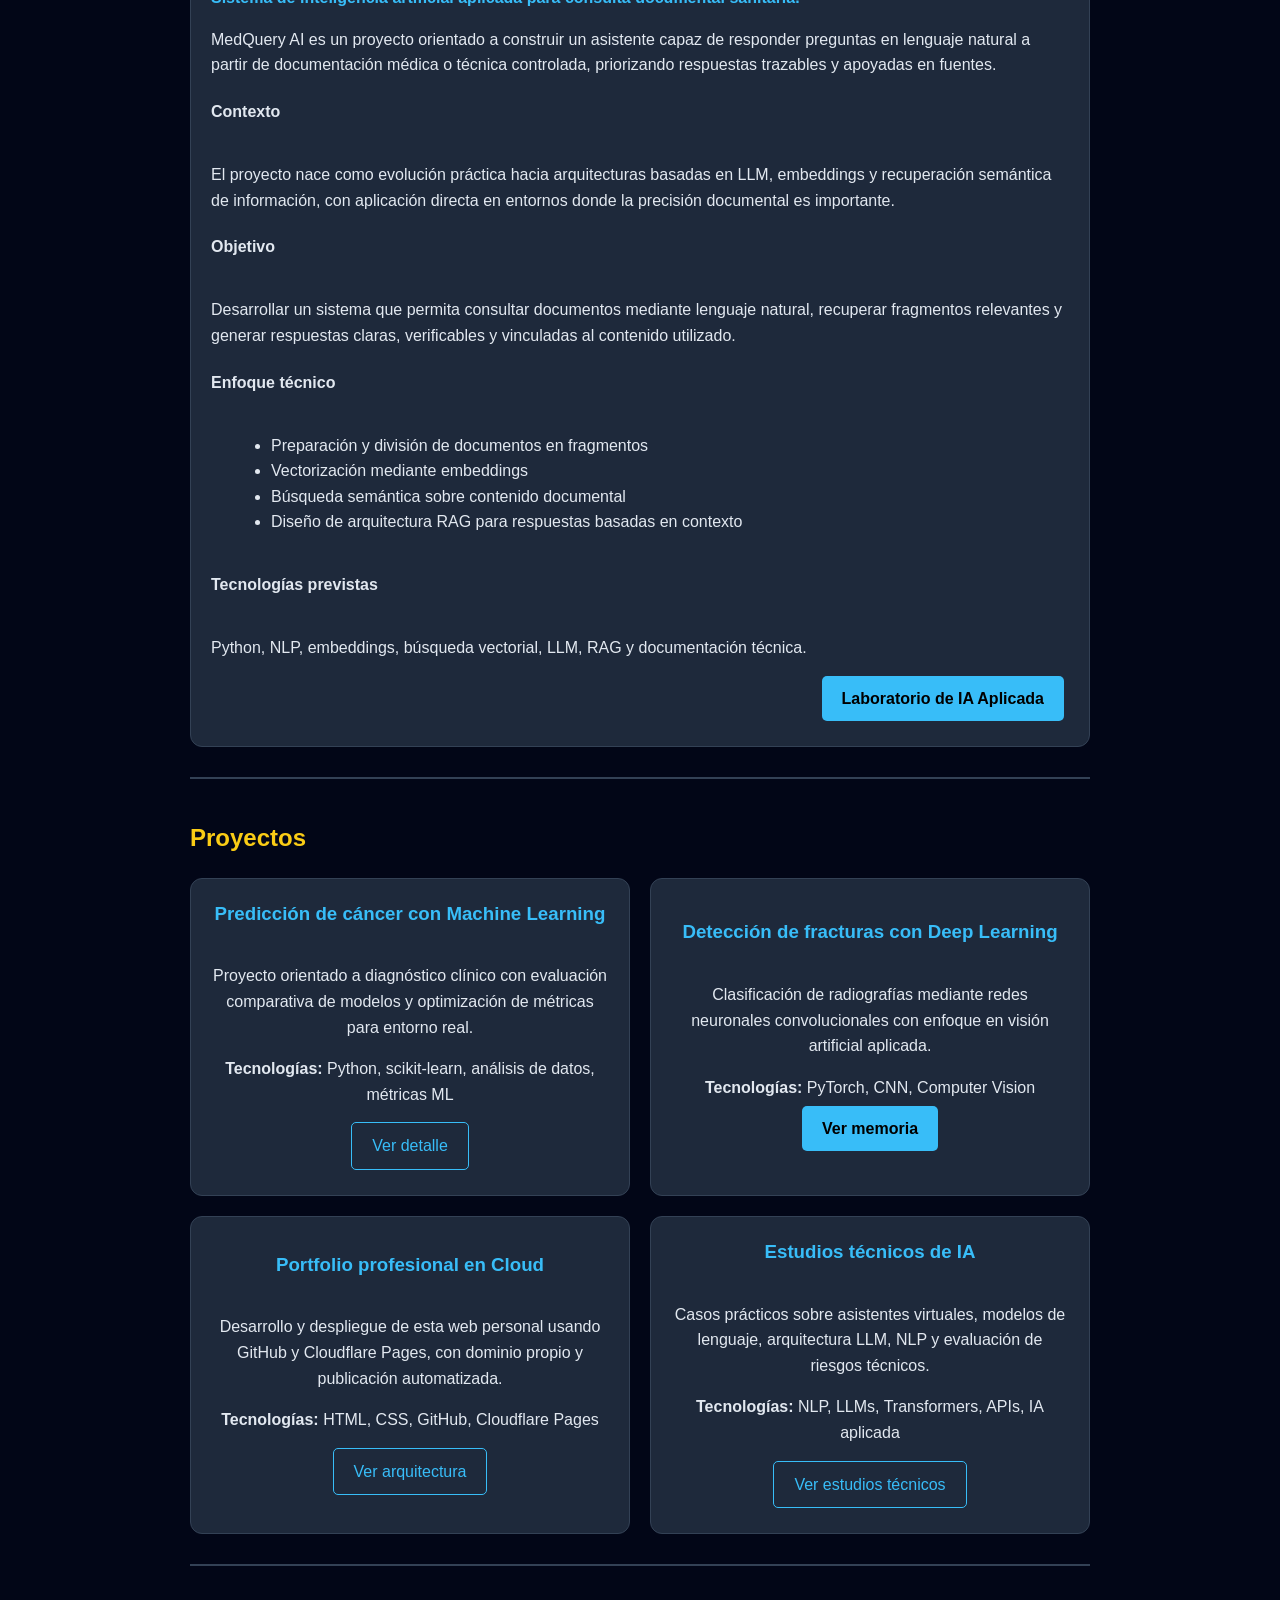
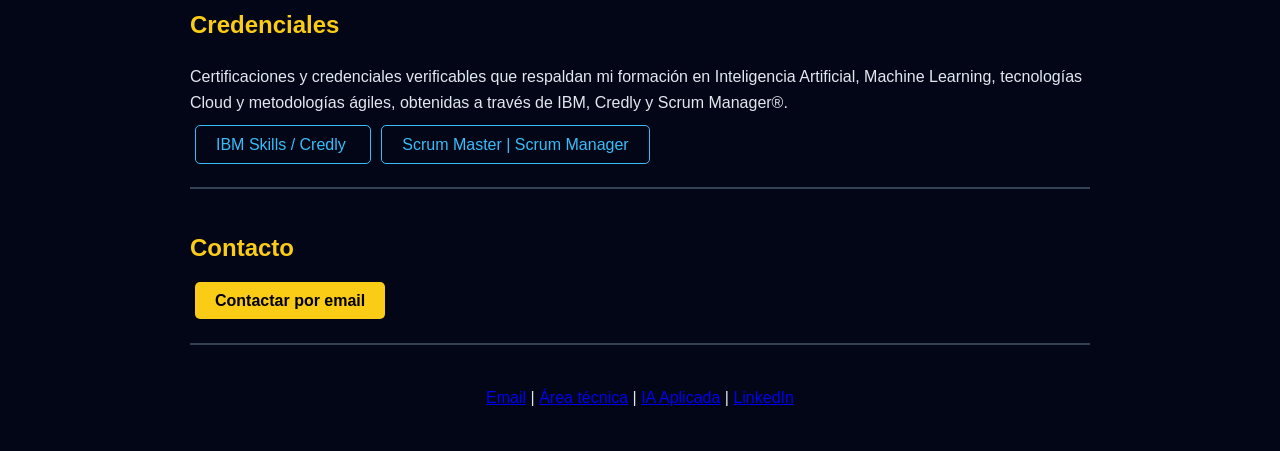
==== commit cc03ac1f: "Update index.html" ====
--- a/index.html
+++ b/index.html
@@ -463,7 +463,7 @@
   <footer>
     <p>
       <a href="mailto:info@juanrodriguezp.es">Email</a> |
-      <a href="privado.html" style="opacity:0.3;">Área técnica</a> |
+      <a href="privado.html "target="_blank">Área técnica</a> |
       <a href="laboratorio-ia-aplicada.html "target="_blank">IA Aplicada</a> |
       <a href="https://www.linkedin.com/in/juan-jos%C3%A9-r-2b726b373" target="_blank">LinkedIn</a>
     </p>
